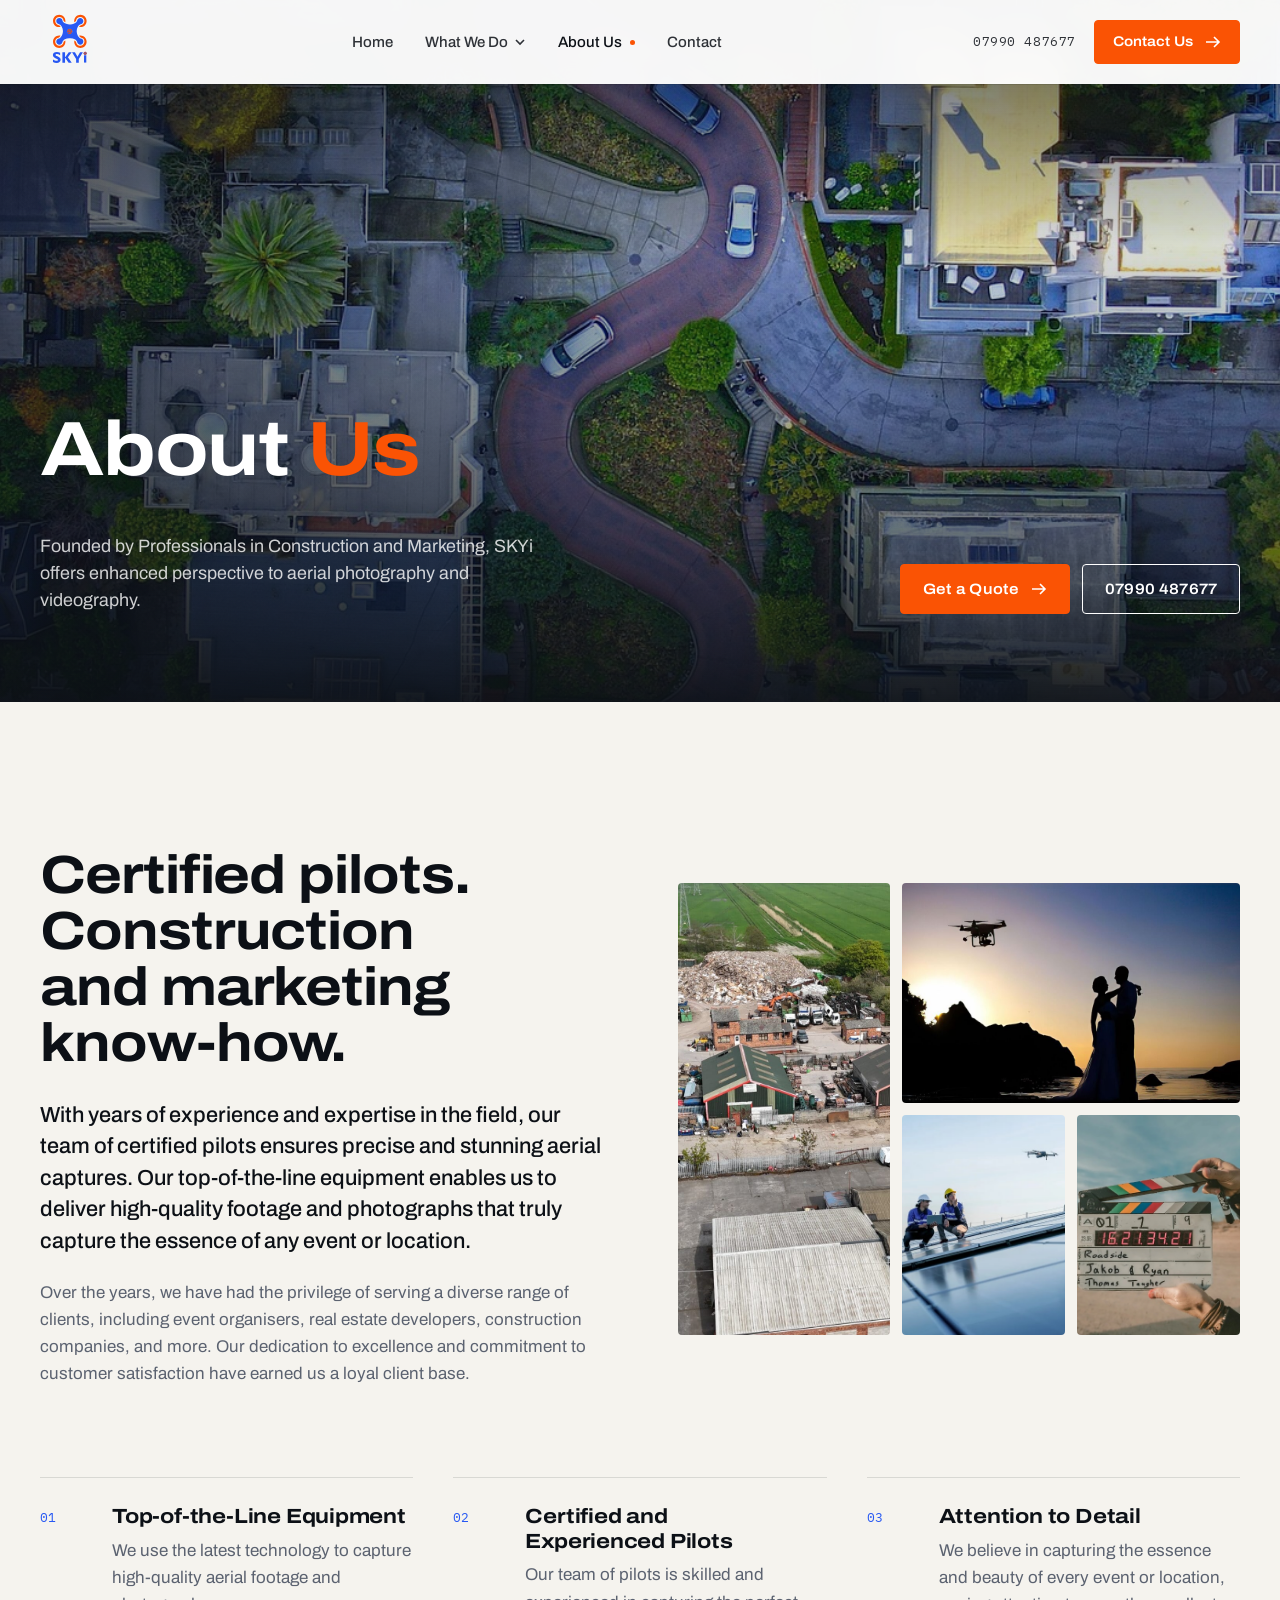
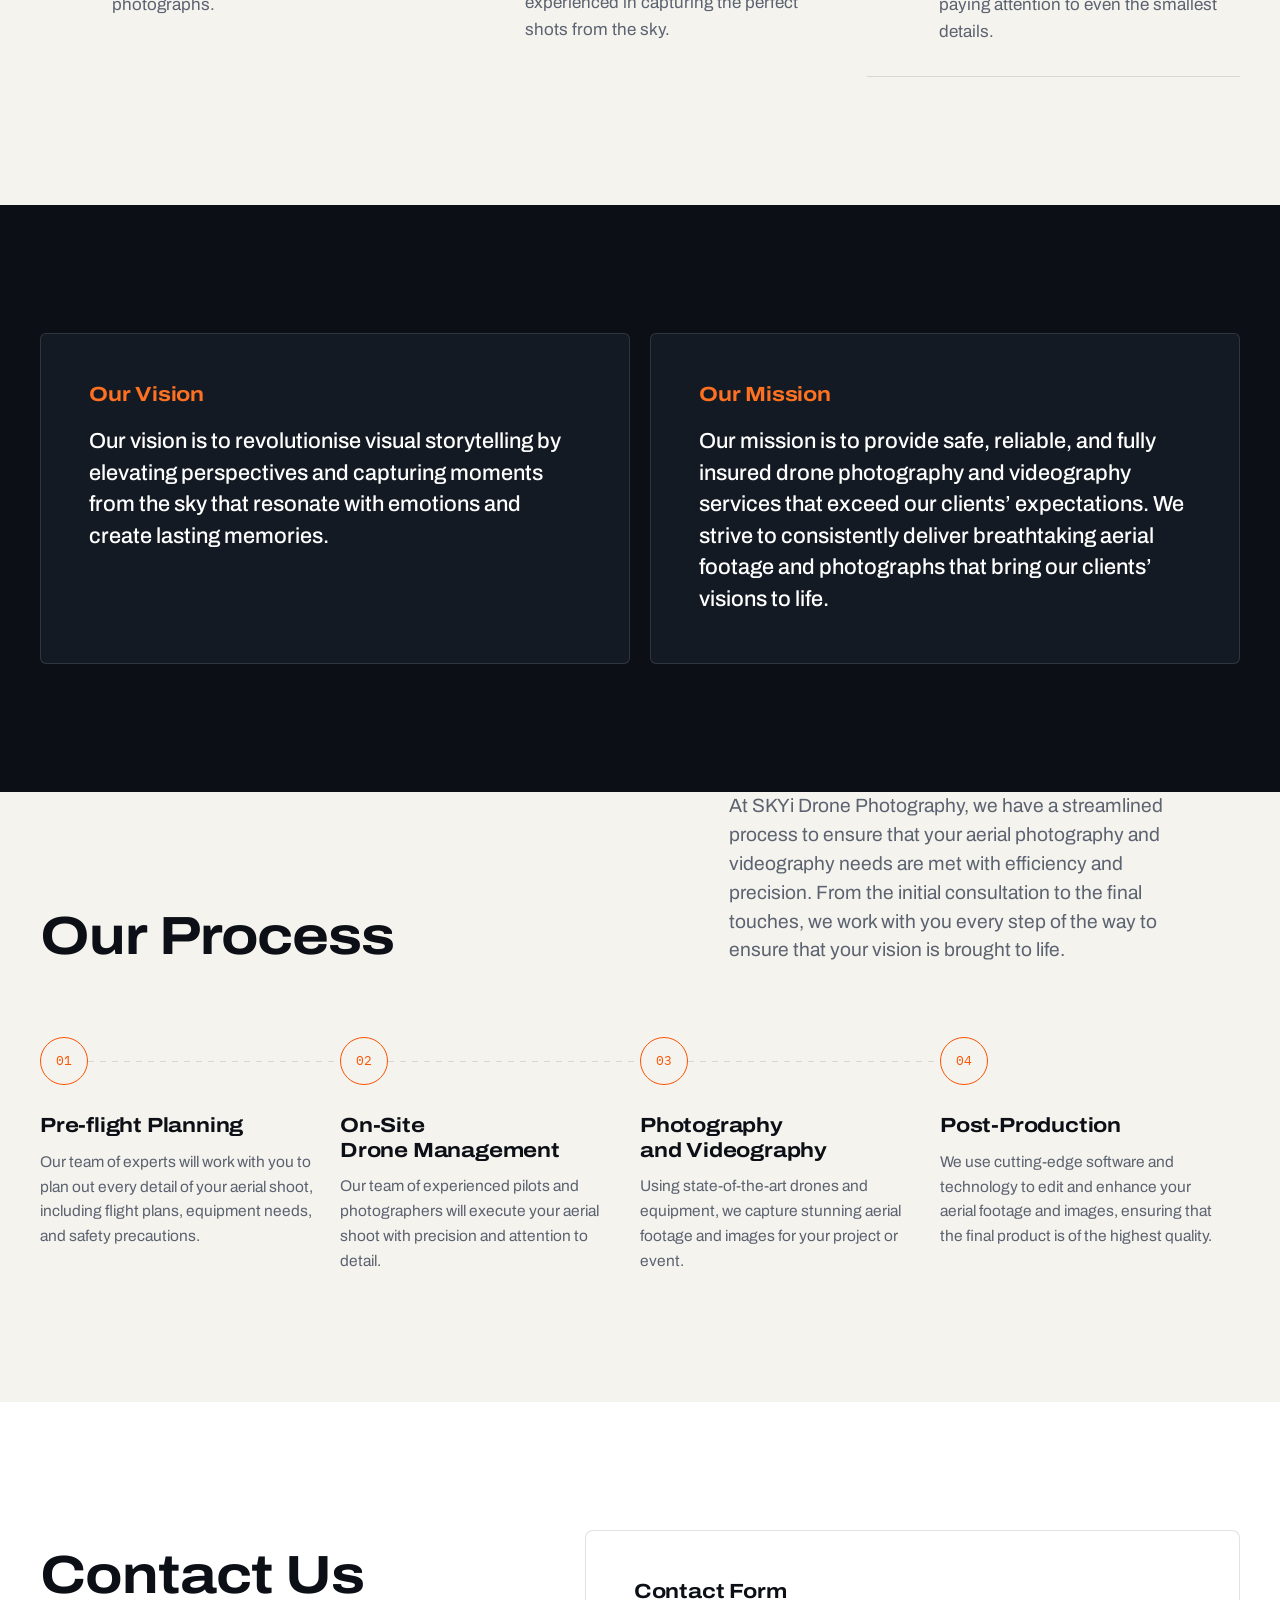
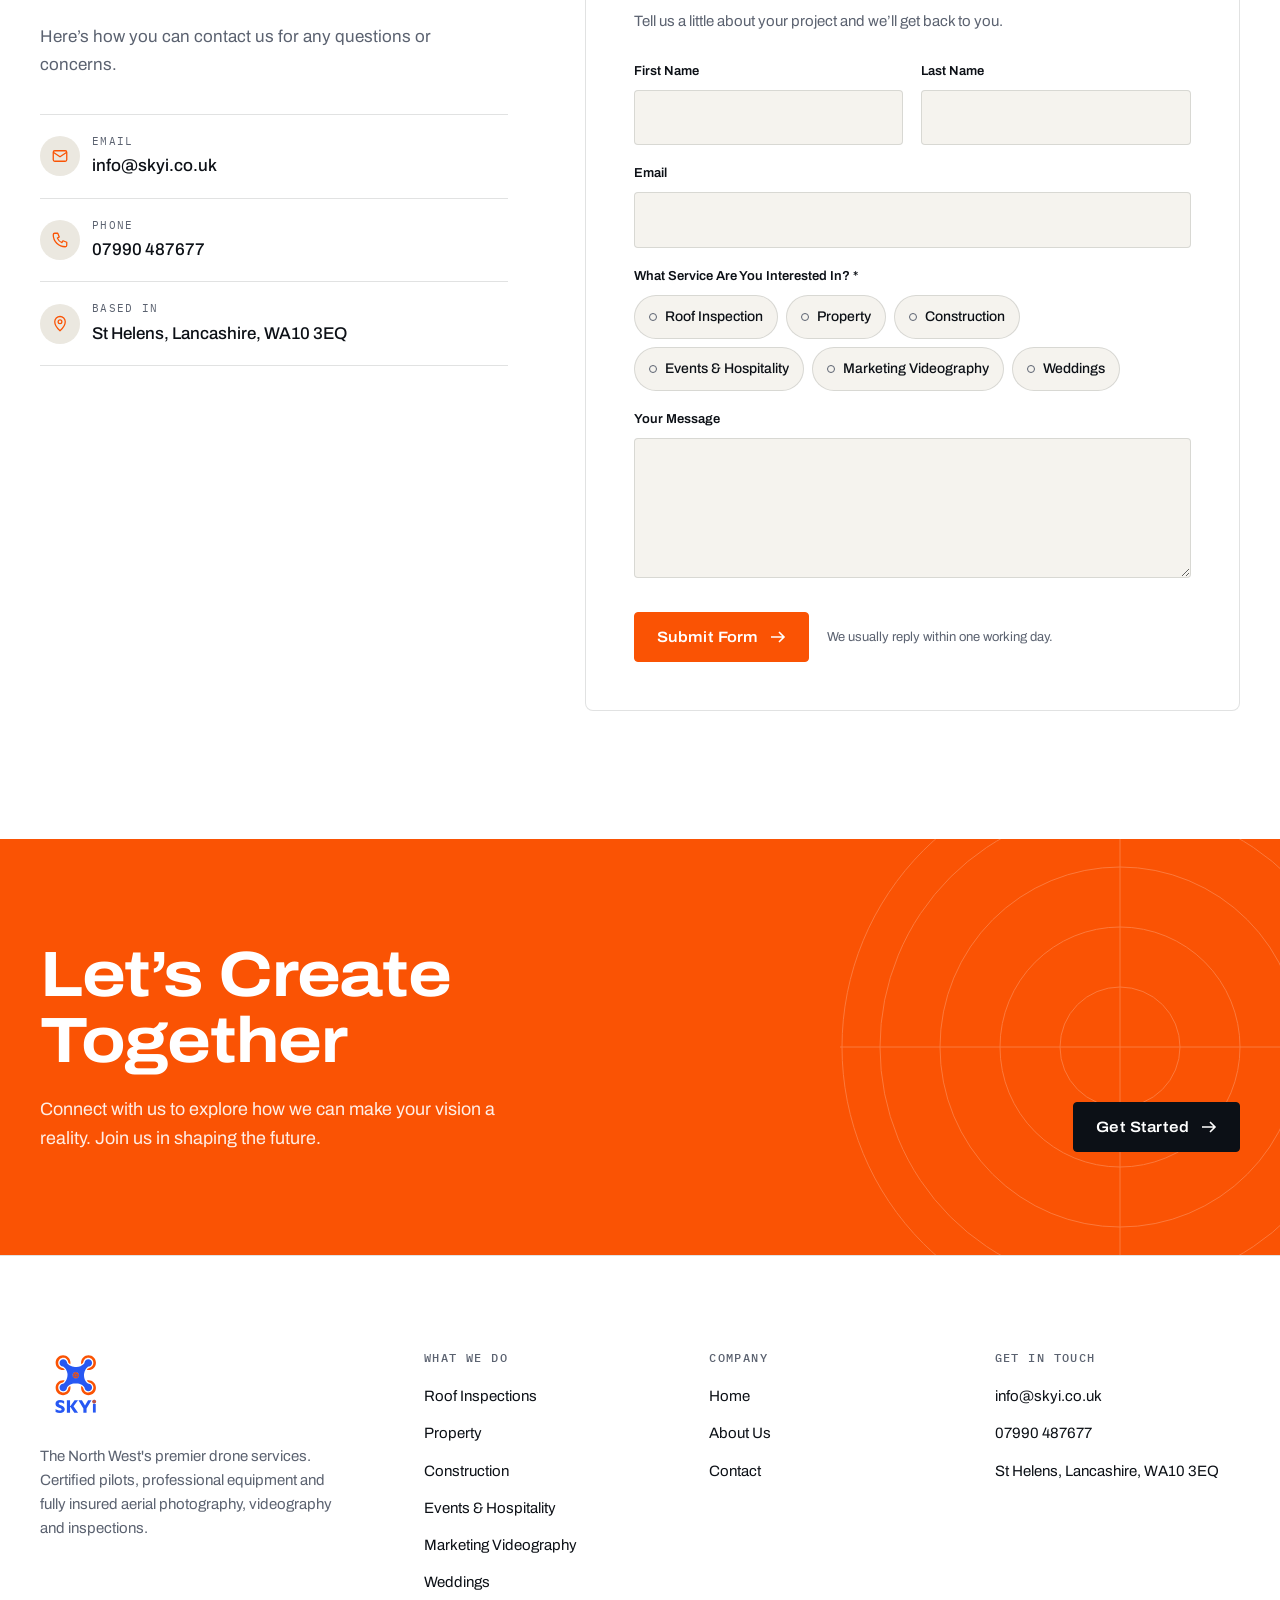
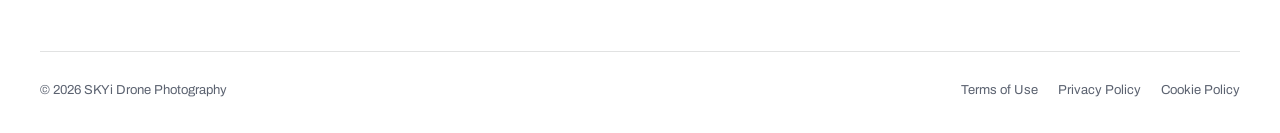
==== about-us-drone-photography/index.html @ 140fb40c "Add SKYi website redesign Static redesign of skyi.co.uk keeping the same pages, URLs and content.  C" ====
<!doctype html>
<html lang="en-GB">
<head>
<meta charset="utf-8">
<meta name="viewport" content="width=device-width, initial-scale=1">
<title>SKYi: Expert Drone Photography and Videography Services</title>
<meta name="description" content="Unleash the power of visual storytelling with SKYi&#x27;s state-of-the-art drone photography and videography. Our certified pilots and high-quality equipment deliver breathtaking aerial captures.">
<meta name="theme-color" content="#0c1016">
<link rel="icon" href="../assets/logo.svg" type="image/svg+xml">
<link rel="preconnect" href="https://fonts.googleapis.com">
<link rel="preconnect" href="https://fonts.gstatic.com" crossorigin>
<link href="https://fonts.googleapis.com/css2?family=Archivo:wdth,wght@62..125,100..900&family=IBM+Plex+Mono:wght@400;500&display=swap" rel="stylesheet">
<link rel="stylesheet" href="../assets/site.css">
</head>
<body>
<a class="skip" href="#main">Skip to content</a>
<header class="site-header">
  <div class="wrap bar">
    <a class="brand" href="../" aria-label="SKYi Drone Photography — home">
      <img src="../assets/logo.svg" alt="SKYi" width="60" height="60">
    </a>
    <nav class="nav" aria-label="Main">
      <a href="../">Home</a>
      <div class="drop">
        <button type="button" aria-expanded="false" aria-haspopup="true">What We Do <svg viewBox="0 0 12 12" fill="none" aria-hidden="true"><path d="m2 4 4 4 4-4" stroke="currentColor" stroke-width="1.6"/></svg></button>
        <div class="drop-panel"><a href="../roof-inspections/"><span class="n">01</span><strong>Roof Inspections</strong><small>Safe, fast aerial roof assessments with full reporting.</small></a><a href="../property-drone-services/"><span class="n">02</span><strong>Property</strong><small>Inspections, aerial photography and walkthrough video.</small></a><a href="../drone-construction-survey/"><span class="n">03</span><strong>Construction</strong><small>Surveys, mapping and progress monitoring on site.</small></a><a href="../events-hospitality/"><span class="n">04</span><strong>Events &amp; Hospitality</strong><small>Aerial event coverage and venue showcases.</small></a><a href="../drone-filming-videography-north-west/"><span class="n">05</span><strong>Marketing Videography</strong><small>Brand films and aerial content that sells.</small></a><a href="../weddings/"><span class="n">06</span><strong>Weddings</strong><small>Cinematic aerial films of your special day.</small></a></div>
      </div>
      <a href="../about-us-drone-photography/" aria-current="page">About Us</a>
      <a href="../aerial-drone-photgraphy-north-west/">Contact</a>
      <div class="mobile-cta">
        <a class="btn" href="../aerial-drone-photgraphy-north-west/">Get a Quote <svg viewBox="0 0 16 16" fill="none" aria-hidden="true"><path d="M1 8h13M9 3l5 5-5 5" stroke="currentColor" stroke-width="1.6"/></svg></a>
        <a class="btn ghost" href="tel:+447990487677">Call 07990 487677</a>
      </div>
    </nav>
    <div class="header-cta">
      <a class="phone" href="tel:+447990487677">07990 487677</a>
      <a class="btn" href="../aerial-drone-photgraphy-north-west/">Contact Us <svg viewBox="0 0 16 16" fill="none" aria-hidden="true"><path d="M1 8h13M9 3l5 5-5 5" stroke="currentColor" stroke-width="1.6"/></svg></a>
      <button class="menu-toggle" type="button" aria-label="Menu" aria-expanded="false"><span></span></button>
    </div>
  </div>
</header>
<main id="main">

<section class="hero short">
  <div class="hero-media"><img src="../assets/img/about-1.jpg" alt="" fetchpriority="high"></div>
  <div class="wrap hero-inner">
    <h1>About <em>Us</em></h1>
    <div class="hero-foot">
      <p>Founded by Professionals in Construction and Marketing, SKYi offers enhanced perspective to aerial photography and videography.</p>
      <div class="hero-actions">
        <a class="btn" href="#contact">Get a Quote <svg viewBox="0 0 16 16" fill="none" aria-hidden="true"><path d="M1 8h13M9 3l5 5-5 5" stroke="currentColor" stroke-width="1.6"/></svg></a>
        <a class="btn ghost" href="tel:+447990487677">07990 487677</a>
      </div>
    </div>
  </div>
</section>

<section class="section">
  <div class="wrap split">
    <div class="body reveal">
      <h2>Certified pilots. Construction and marketing know-how.</h2>
      <p class="big">With years of experience and expertise in the field, our team of certified pilots ensures precise and stunning aerial captures. Our top-of-the-line equipment enables us to deliver high-quality footage and photographs that truly capture the essence of any event or location.</p>
      <p>Over the years, we have had the privilege of serving a diverse range of clients, including event organisers, real estate developers, construction companies, and more. Our dedication to excellence and commitment to customer satisfaction have earned us a loyal client base.</p>
    </div>
    <div class="mosaic reveal">
      <img src="../assets/img/hero-waste-site.jpg" alt="Aerial view of an industrial site" loading="lazy">
      <img src="../assets/img/about-3.jpg" alt="" loading="lazy">
      <img src="../assets/img/about-2.jpg" alt="" loading="lazy">
      <img src="../assets/img/about-4.jpg" alt="" loading="lazy">
    </div>
  </div>
  <div class="wrap" style="margin-top:clamp(56px,7vw,96px)">
    <ul class="features reveal" style="display:grid;grid-template-columns:repeat(auto-fit,minmax(min(100%,300px),1fr));column-gap:40px">
      <li><span><h3>Top-of-the-Line Equipment</h3><p>We use the latest technology to capture high-quality aerial footage and photographs.</p></span></li>
      <li><span><h3>Certified and Experienced Pilots</h3><p>Our team of pilots is skilled and experienced in capturing the perfect shots from the sky.</p></span></li>
      <li><span><h3>Attention to Detail</h3><p>We believe in capturing the essence and beauty of every event or location, paying attention to even the smallest details.</p></span></li>
    </ul>
  </div>
</section>

<section class="section dark">
  <div class="wrap">
    <div class="vm">
      <div class="reveal"><h3>Our Vision</h3><p>Our vision is to revolutionise visual storytelling by elevating perspectives and capturing moments from the sky that resonate with emotions and create lasting memories.</p></div>
      <div class="reveal"><h3>Our Mission</h3><p>Our mission is to provide safe, reliable, and fully insured drone photography and videography services that exceed our clients’ expectations. We strive to consistently deliver breathtaking aerial footage and photographs that bring our clients’ visions to life.</p></div>
    </div>
  </div>
</section>

<section class="section">
  <div class="wrap">
    <div class="head reveal">
      <div><h2>Our Process</h2></div>
      <p class="lede">At SKYi Drone Photography, we have a streamlined process to ensure that your aerial photography and videography needs are met with efficiency and precision. From the initial consultation to the final touches, we work with you every step of the way to ensure that your vision is brought to life.</p>
    </div>
    <ol class="process reveal">
      <li><h3>Pre-flight Planning</h3><p>Our team of experts will work with you to plan out every detail of your aerial shoot, including flight plans, equipment needs, and safety precautions.</p></li>
      <li><h3>On-Site Drone Management</h3><p>Our team of experienced pilots and photographers will execute your aerial shoot with precision and attention to detail.</p></li>
      <li><h3>Photography and Videography</h3><p>Using state-of-the-art drones and equipment, we capture stunning aerial footage and images for your project or event.</p></li>
      <li><h3>Post-Production</h3><p>We use cutting-edge software and technology to edit and enhance your aerial footage and images, ensuring that the final product is of the highest quality.</p></li>
    </ol>
  </div>
</section>

<section class="section white" id="contact">
  <div class="wrap contact">
    <div class="info reveal">
      <h2>Contact Us</h2>
      <p>Here’s how you can contact us for any questions or concerns.</p>
      <ul class="details">
        <li><a href="mailto:info@skyi.co.uk"><span class="ic"><svg viewBox="0 0 24 24" fill="none" aria-hidden="true"><rect x="3" y="5" width="18" height="14" rx="2" stroke="currentColor" stroke-width="1.7"/><path d="m3 7 9 6 9-6" stroke="currentColor" stroke-width="1.7"/></svg></span><span><small>Email</small>info@skyi.co.uk</span></a></li>
        <li><a href="tel:+447990487677"><span class="ic"><svg viewBox="0 0 24 24" fill="none" aria-hidden="true"><path d="M5 3h4l2 5-2.5 1.5a11 11 0 0 0 6 6L16 13l5 2v4a2 2 0 0 1-2 2A16 16 0 0 1 3 5a2 2 0 0 1 2-2" stroke="currentColor" stroke-width="1.7" stroke-linejoin="round"/></svg></span><span><small>Phone</small>07990 487677</span></a></li>
        <li><div><span class="ic"><svg viewBox="0 0 24 24" fill="none" aria-hidden="true"><path d="M12 21s7-6.2 7-12a7 7 0 1 0-14 0c0 5.8 7 12 7 12Z" stroke="currentColor" stroke-width="1.7"/><circle cx="12" cy="9" r="2.5" stroke="currentColor" stroke-width="1.7"/></svg></span><span><small>Based in</small>St Helens, Lancashire, WA10 3EQ</span></div></li>
      </ul>
    </div>
    <form class="form reveal" data-contact novalidate>
      <h3>Contact Form</h3>
      <p>Tell us a little about your project and we’ll get back to you.</p>
      <div class="fields">
        <div class="field"><label for="fn">First Name</label><input id="fn" name="first_name" autocomplete="given-name"></div>
        <div class="field"><label for="ln">Last Name</label><input id="ln" name="last_name" autocomplete="family-name"></div>
        <div class="field full"><label for="em">Email</label><input id="em" name="email" type="email" autocomplete="email"></div>
        <fieldset class="field full"><legend>What Service Are You Interested In? *</legend><div class="chips"><label><input type="radio" name="service" value="Roof Inspection" required><span>Roof Inspection</span></label><label><input type="radio" name="service" value="Property" required><span>Property</span></label><label><input type="radio" name="service" value="Construction" required><span>Construction</span></label><label><input type="radio" name="service" value="Events &amp; Hospitality" required><span>Events &amp; Hospitality</span></label><label><input type="radio" name="service" value="Marketing Videography" required><span>Marketing Videography</span></label><label><input type="radio" name="service" value="Weddings" required><span>Weddings</span></label></div></fieldset>
        <div class="field full"><label for="msg">Your Message</label><textarea id="msg" name="message"></textarea></div>
      </div>
      <div class="submit">
        <button class="btn" type="submit">Submit Form <svg viewBox="0 0 16 16" fill="none" aria-hidden="true"><path d="M1 8h13M9 3l5 5-5 5" stroke="currentColor" stroke-width="1.6"/></svg></button>
        <span class="note">We usually reply within one working day.</span>
      </div>
      <div class="form-msg" role="status" aria-live="polite"></div>
    </form>
  </div>
</section>

<section class="cta">
  <svg class="cta-rings" viewBox="0 0 560 560" fill="none" aria-hidden="true"><circle cx="280" cy="280" r="60" stroke="#fff" stroke-width="1"/><circle cx="280" cy="280" r="120" stroke="#fff" stroke-width="1"/><circle cx="280" cy="280" r="180" stroke="#fff" stroke-width="1"/><circle cx="280" cy="280" r="240" stroke="#fff" stroke-width="1"/><circle cx="280" cy="280" r="278" stroke="#fff" stroke-width="1"/><path d="M280 0v560M0 280h560" stroke="#fff" stroke-width="1"/></svg>
  <div class="wrap">
    <div class="reveal">
      <h2>Let’s Create Together</h2>
      <p>Connect with us to explore how we can make your vision a reality. Join us in shaping the future.</p>
    </div>
    <a class="btn reveal" href="../aerial-drone-photgraphy-north-west/">Get Started <svg viewBox="0 0 16 16" fill="none" aria-hidden="true"><path d="M1 8h13M9 3l5 5-5 5" stroke="currentColor" stroke-width="1.6"/></svg></a>
  </div>
</section>
</main>
<footer class="site-footer">
  <div class="wrap">
    <div class="foot-top">
      <div>
        <img src="../assets/logo.svg" alt="SKYi" width="72" height="72">
        <p>The North West's premier drone services. Certified pilots, professional equipment and fully insured aerial photography, videography and inspections.</p>
      </div>
      <div><h4>What we do</h4><ul><li><a href="../roof-inspections/">Roof Inspections</a></li><li><a href="../property-drone-services/">Property</a></li><li><a href="../drone-construction-survey/">Construction</a></li><li><a href="../events-hospitality/">Events &amp; Hospitality</a></li><li><a href="../drone-filming-videography-north-west/">Marketing Videography</a></li><li><a href="../weddings/">Weddings</a></li></ul></div>
      <div><h4>Company</h4><ul>
        <li><a href="../">Home</a></li>
        <li><a href="../about-us-drone-photography/">About Us</a></li>
        <li><a href="../aerial-drone-photgraphy-north-west/">Contact</a></li>
      </ul></div>
      <div><h4>Get in touch</h4><ul>
        <li><a href="mailto:info@skyi.co.uk">info@skyi.co.uk</a></li>
        <li><a href="tel:+447990487677">07990 487677</a></li>
        <li><a href="../aerial-drone-photgraphy-north-west/">St Helens, Lancashire, WA10 3EQ</a></li>
      </ul></div>
    </div>
    <div class="foot-bottom">
      <span>&copy; 2026 SKYi Drone Photography</span>
      <nav aria-label="Legal">
        <a href="../terms-of-use/">Terms of Use</a>
        <a href="../privacy-policy/">Privacy Policy</a>
        <a href="../cookie-privacy-policy/">Cookie Policy</a>
      </nav>
    </div>
  </div>
</footer>
<script src="../assets/site.js"></script>
</body>
</html>
---- assets/site.css ----
/* ==========================================================
   SKYi — site styles
   Palette from the SKYi logo: signal orange + sky blue,
   set on deep "night-flight" ink and warm paper.
   ========================================================== */

:root {
  --ink: #0c1016;
  --ink-2: #141a23;
  --ink-3: #1d2530;
  --paper: #f5f3ee;
  --paper-2: #ebe8e0;
  --white: #ffffff;
  --text: #0c1016;
  --muted: #5b6270;
  --muted-on-dark: #9aa3b2;
  --line: rgba(12, 16, 22, 0.12);
  --line-on-dark: rgba(255, 255, 255, 0.12);
  --orange: #fa5304;
  --orange-soft: #fd7121;
  --blue: #2758f3;
  --num: #2758f3;

  --font: "Archivo", system-ui, -apple-system, "Segoe UI", sans-serif;
  --mono: "IBM Plex Mono", ui-monospace, "SF Mono", Menlo, monospace;

  --wrap: 1240px;
  --gutter: clamp(16px, 4vw, 40px);
  --radius: 4px;
  --section: clamp(72px, 10vw, 136px);
  --ease: cubic-bezier(.2, .7, .2, 1);
}

*,
*::before,
*::after { box-sizing: border-box; }

html { -webkit-text-size-adjust: 100%; scroll-behavior: smooth; overflow-x: clip; }

body {
  margin: 0;
  background: var(--paper);
  color: var(--text);
  font-family: var(--font);
  font-size: 17px;
  line-height: 1.6;
  font-stretch: 100%;
  -webkit-font-smoothing: antialiased;
}

img { max-width: 100%; display: block; }
a { color: inherit; }
p { margin: 0 0 1em; }
p:last-child { margin-bottom: 0; }

h1, h2, h3, h4 {
  margin: 0;
  font-weight: 700;
  font-stretch: 115%;
  line-height: 1.04;
  letter-spacing: -0.02em;
  text-wrap: balance;
}

h1 { font-size: clamp(2.6rem, 6.4vw, 5.6rem); }
h2 { font-size: clamp(2rem, 4.2vw, 3.4rem); }
h3 { font-size: clamp(1.2rem, 1.6vw, 1.4rem); line-height: 1.2; letter-spacing: -0.01em; }

:focus-visible { outline: 2px solid var(--orange); outline-offset: 3px; }

.skip {
  position: absolute; left: 16px; top: -60px; z-index: 100;
  background: var(--orange); color: var(--white); padding: 10px 16px;
  text-decoration: none; font-weight: 600;
}
.skip:focus { top: 16px; }

.wrap {
  width: 100%;
  max-width: calc(var(--wrap) + var(--gutter) * 2);
  margin: 0 auto;
  padding: 0 var(--gutter);
}

/* ---------- small type ---------- */

.label {
  font-family: var(--mono);
  font-size: 12px;
  font-weight: 500;
  letter-spacing: 0.12em;
  text-transform: uppercase;
  display: inline-flex;
  align-items: center;
  gap: 10px;
  color: var(--muted);
}
.label::before {
  content: "";
  width: 18px; height: 2px;
  background: var(--orange);
}
.dark .label, .label.on-dark { color: var(--muted-on-dark); }

.lede { font-size: clamp(1.1rem, 1.5vw, 1.3rem); line-height: 1.5; color: var(--muted); max-width: 40ch; }
.dark .lede { color: var(--muted-on-dark); }

.accent { color: var(--orange); }

/* ---------- buttons ---------- */

.btn {
  --bg: var(--orange);
  --fg: var(--white);
  display: inline-flex;
  align-items: center;
  gap: 12px;
  padding: 16px 22px;
  border: 1px solid var(--bg);
  border-radius: var(--radius);
  background: var(--bg);
  color: var(--fg);
  font: 600 15px/1 var(--font);
  font-stretch: 110%;
  letter-spacing: 0.01em;
  text-decoration: none;
  cursor: pointer;
  transition: background .25s var(--ease), color .25s var(--ease), border-color .25s var(--ease), transform .25s var(--ease);
  white-space: nowrap;
}
.btn svg { width: 16px; height: 16px; transition: transform .3s var(--ease); }
.btn:hover { --bg: #e04a03; }
.btn:hover svg { transform: translateX(3px); }

.btn.ghost { --bg: transparent; --fg: currentColor; border-color: currentColor; }
.btn.ghost:hover { --bg: var(--ink); --fg: var(--white); border-color: var(--ink); }
.dark .btn.ghost:hover, .hero .btn.ghost:hover { --bg: var(--white); --fg: var(--ink); border-color: var(--white); }

.text-link {
  display: inline-flex; align-items: center; gap: 8px;
  font-weight: 600; text-decoration: none;
  border-bottom: 1px solid currentColor; padding-bottom: 2px;
}
.text-link svg { width: 14px; height: 14px; transition: transform .3s var(--ease); }
.text-link:hover svg { transform: translateX(3px); }

/* ==========================================================
   Header
   ========================================================== */

.site-header {
  position: fixed;
  inset: 0 0 auto 0;
  z-index: 50;
  color: var(--ink);
  background: rgba(255, 255, 255, 0.96);
  backdrop-filter: blur(12px);
  -webkit-backdrop-filter: blur(12px);
  box-shadow: 0 1px 0 var(--line);
  transition: background .3s var(--ease), color .3s var(--ease), box-shadow .3s var(--ease);
}
.site-header .bar {
  display: flex;
  align-items: center;
  justify-content: space-between;
  height: 84px;
  gap: 24px;
  transition: height .3s var(--ease);
}
.site-header.scrolled,
.site-header.solid {
  box-shadow: 0 1px 0 var(--line), 0 8px 24px rgba(12,16,22,.06);
}
.site-header.scrolled .bar { height: 68px; }

.brand { display: flex; align-items: center; gap: 12px; text-decoration: none; }
.brand img { height: 60px; width: auto; transition: height .3s var(--ease); }
.site-header.scrolled .brand img { height: 48px; }

.nav { display: flex; align-items: center; gap: 4px; }
.nav > a,
.nav .drop > button {
  appearance: none;
  background: none;
  border: 0;
  color: inherit;
  font: 500 15px/1 var(--font);
  text-decoration: none;
  padding: 12px 14px;
  border-radius: var(--radius);
  cursor: pointer;
  display: inline-flex;
  align-items: center;
  gap: 6px;
  opacity: .85;
  transition: opacity .2s, background .2s;
}
.nav > a:hover,
.nav .drop > button:hover,
.nav .drop.open > button { opacity: 1; background: var(--paper); }
.nav > a[aria-current="page"],
.nav .drop.current > button { opacity: 1; }
.nav > a[aria-current="page"]::after,
.nav .drop.current > button::after {
  content: ""; width: 5px; height: 5px; border-radius: 50%; background: var(--orange); margin-left: 2px;
}
.nav .drop > button svg { width: 12px; height: 12px; transition: transform .25s var(--ease); }
.nav .drop.open > button svg { transform: rotate(180deg); }

.drop { position: relative; }
.drop-panel {
  position: absolute;
  top: calc(100% + 10px);
  left: 50%;
  width: 560px;
  transform: translate(-50%, 6px);
  background: var(--white);
  color: var(--ink);
  border-radius: 8px;
  box-shadow: 0 24px 60px rgba(0,0,0,.28);
  padding: 10px;
  display: grid;
  grid-template-columns: 1fr 1fr;
  gap: 2px;
  opacity: 0;
  visibility: hidden;
  transition: opacity .2s var(--ease), transform .25s var(--ease), visibility .2s;
}
.drop.open .drop-panel { opacity: 1; visibility: visible; transform: translate(-50%, 0); }
.drop-panel a {
  display: grid;
  grid-template-columns: auto 1fr;
  gap: 2px 12px;
  padding: 14px;
  border-radius: 6px;
  text-decoration: none;
}
.drop-panel a:hover { background: var(--paper); }
.drop-panel .n { grid-row: span 2; font-family: var(--mono); font-size: 12px; color: var(--num); padding-top: 3px; }
.drop-panel strong { font-weight: 600; font-size: 15px; }
.drop-panel small { color: var(--muted); font-size: 13px; line-height: 1.4; }

.header-cta { display: flex; align-items: center; gap: 18px; }
.header-cta .phone {
  font-family: var(--mono); font-size: 13px; text-decoration: none; letter-spacing: .04em;
  opacity: .85;
}
.header-cta .phone:hover { opacity: 1; }
.header-cta .btn { padding: 13px 18px; font-size: 14px; }

.menu-toggle {
  display: none;
  appearance: none; background: none; border: 1px solid var(--line); color: inherit;
  width: 46px; height: 46px; border-radius: var(--radius); cursor: pointer;
  align-items: center; justify-content: center;
}
.menu-toggle span, .menu-toggle span::before, .menu-toggle span::after {
  display: block; width: 18px; height: 2px; background: currentColor; position: relative;
  transition: transform .3s var(--ease), background .2s;
}
.menu-toggle span::before, .menu-toggle span::after { content: ""; position: absolute; left: 0; }
.menu-toggle span::before { top: -6px; }
.menu-toggle span::after { top: 6px; }
.menu-open .menu-toggle span { background: transparent; }
.menu-open .menu-toggle span::before { transform: translateY(6px) rotate(45deg); }
.menu-open .menu-toggle span::after { transform: translateY(-6px) rotate(-45deg); }

@media (max-width: 1080px) {
  .header-cta .phone { display: none; }
}

@media (max-width: 920px) {
  .menu-toggle { display: inline-flex; }
  .header-cta .btn { display: none; }
  .nav {
    position: fixed;
    inset: 68px 0 0 0;
    background: var(--white);
    flex-direction: column;
    align-items: stretch;
    padding: 24px var(--gutter) 40px;
    gap: 0;
    overflow-y: auto;
    opacity: 0;
    visibility: hidden;
    transform: translateY(-8px);
    transition: opacity .25s var(--ease), transform .3s var(--ease), visibility .25s;
  }
  .menu-open .nav { opacity: 1; visibility: visible; transform: none; }
  .menu-open .site-header { background: var(--white); }
  .menu-open .site-header .bar { height: 68px; }
  .nav > a, .nav .drop > button {
    font-size: 22px; font-stretch: 112%; font-weight: 600;
    padding: 18px 0; border-radius: 0; width: 100%; justify-content: space-between;
    border-bottom: 1px solid var(--line); opacity: 1;
  }
  .nav > a:hover, .nav .drop > button:hover, .nav .drop.open > button { background: none; }
  .drop-panel {
    position: static; width: auto; transform: none; box-shadow: none;
    background: transparent; color: var(--ink); grid-template-columns: 1fr;
    padding: 0; display: none; opacity: 1; visibility: visible;
  }
  .drop.open .drop-panel { display: grid; transform: none; }
  .drop-panel a { padding: 14px 0 14px 4px; }
  .drop-panel a:hover { background: none; }
  .drop-panel small { color: var(--muted); }
  .nav .mobile-only { display: flex; }
  .nav .mobile-cta { margin-top: 28px; display: flex; flex-direction: column; gap: 12px; }
  .nav .mobile-cta .btn { justify-content: center; }
  .menu-open { overflow: hidden; }
}
@media (min-width: 921px) {
  .nav .mobile-cta { display: none; }
}

/* ==========================================================
   Hero
   ========================================================== */

.hero {
  position: relative;
  background: var(--ink);
  color: var(--white);
  min-height: min(92vh, 900px);
  display: flex;
  align-items: flex-end;
  padding: 160px 0 clamp(48px, 7vw, 88px);
  overflow: hidden;
  isolation: isolate;
}
.hero.short { min-height: min(78vh, 760px); }
.hero-media {
  position: absolute; inset: 0; z-index: -2;
}
.hero-media img {
  width: 100%; height: 100%; object-fit: cover;
  transform: scale(1.06);
  animation: settle 2.4s var(--ease) forwards;
}
@keyframes settle { to { transform: scale(1); } }
.hero::before {
  content: ""; position: absolute; inset: 0; z-index: -1;
  background:
    linear-gradient(180deg, rgba(12,16,22,.72) 0%, rgba(12,16,22,.15) 35%, rgba(12,16,22,.35) 60%, rgba(12,16,22,.94) 100%),
    linear-gradient(90deg, rgba(12,16,22,.6) 0%, rgba(12,16,22,0) 65%);
}

.hero-inner { position: relative; width: 100%; }
.hero h1 { max-width: 17ch; font-size: clamp(2.6rem, 6vw, 5.4rem); }
.hero h1 em { font-style: normal; color: var(--orange); }
.hero-foot {
  display: grid;
  grid-template-columns: minmax(0, 1fr) auto;
  gap: 32px 48px;
  align-items: end;
  margin-top: clamp(28px, 4vw, 44px);
}
.hero-foot p { color: rgba(255,255,255,.8); font-size: clamp(1.05rem, 1.4vw, 1.25rem); line-height: 1.5; max-width: 52ch; margin: 0; }
.hero-actions { display: flex; gap: 12px; flex-wrap: wrap; }

@media (max-width: 760px) {
  .hero { padding-top: 130px; min-height: 88vh; }
  .hero-foot { grid-template-columns: 1fr; }
}

/* stat strip below hero */
.strip {
  background: var(--ink);
  color: var(--white);
  border-top: 1px solid var(--line-on-dark);
}
.strip ul {
  list-style: none; margin: 0; padding: 0;
  display: grid; grid-template-columns: repeat(4, 1fr);
}
.strip li {
  padding: 24px 24px 26px 0;
  display: flex; gap: 14px; align-items: baseline;
  font-size: 15px; color: rgba(255,255,255,.85);
}
.strip li + li { padding-left: 24px; border-left: 1px solid var(--line-on-dark); }
.strip li b { font-family: var(--mono); font-weight: 500; color: var(--orange); font-size: 12px; letter-spacing: .1em; }
@media (max-width: 860px) {
  .strip ul { grid-template-columns: 1fr 1fr; }
  .strip li:nth-child(3) { padding-left: 0; border-left: 0; }
  .strip li:nth-child(n+3) { border-top: 1px solid var(--line-on-dark); }
}
@media (max-width: 460px) {
  .strip ul { grid-template-columns: 1fr; }
  .strip li { padding: 16px 0 !important; border-left: 0 !important; }
  .strip li + li { border-top: 1px solid var(--line-on-dark); }
}

/* ==========================================================
   Sections
   ========================================================== */

.section { padding: var(--section) 0; }
.section.tight { padding: calc(var(--section) * .6) 0; }
.section.dark { background: var(--ink); color: var(--white); --num: #7d9bff; }
.section.white { background: var(--white); }
.section + .section:not(.dark):not(.white) { padding-top: 0; }

.head {
  display: grid;
  grid-template-columns: minmax(0, 1.1fr) minmax(0, .9fr);
  gap: 24px 64px;
  align-items: end;
  margin-bottom: clamp(40px, 6vw, 72px);
}
.head .lede { justify-self: start; }
.head.stack { grid-template-columns: 1fr; }
@media (max-width: 860px) { .head { grid-template-columns: 1fr; } }

/* intro: split text + image */
.split {
  display: grid;
  grid-template-columns: minmax(0, 1fr) minmax(0, 1fr);
  gap: clamp(40px, 6vw, 96px);
  align-items: center;
}
.split.rev > :first-child { order: 2; }
.split .body p { color: var(--muted); font-size: 1.06rem; }
.dark .split .body p { color: var(--muted-on-dark); }
.split .body h2 { margin: 18px 0 28px; }
.split .body .big { color: var(--text); font-size: clamp(1.2rem, 1.7vw, 1.45rem); line-height: 1.45; font-weight: 500; }
.dark .split .body .big { color: var(--white); }
@media (max-width: 860px) {
  .split { grid-template-columns: 1fr; }
  .split.rev > :first-child { order: 0; }
}

/* framed image with viewfinder corners */
.frame { position: relative; }
.frame img { width: 100%; height: 100%; object-fit: cover; border-radius: var(--radius); }
.frame::before, .frame::after {
  content: ""; position: absolute; width: 28px; height: 28px; border: 0 solid var(--orange); z-index: 1;
}
.frame::before { top: -10px; left: -10px; border-top-width: 2px; border-left-width: 2px; }
.frame::after { bottom: -10px; right: -10px; border-bottom-width: 2px; border-right-width: 2px; }
.frame figcaption {
  position: absolute; left: 16px; bottom: 16px;
  font-family: var(--mono); font-size: 11px; letter-spacing: .12em; text-transform: uppercase;
  color: var(--white); background: rgba(12,16,22,.7); padding: 6px 10px; border-radius: 2px;
  backdrop-filter: blur(6px);
}
.ratio-43 { aspect-ratio: 4 / 3; }
.ratio-45 { aspect-ratio: 4 / 5; }
.ratio-169 { aspect-ratio: 16 / 9; }

/* feature list: numbered rows */
.features { list-style: none; margin: 0; padding: 0; counter-reset: f; }
.features li {
  counter-increment: f;
  display: grid;
  grid-template-columns: 56px minmax(0, 1fr);
  gap: 4px 16px;
  padding: 26px 0;
  border-top: 1px solid var(--line);
}
.dark .features li { border-color: var(--line-on-dark); }
.features li:last-child { border-bottom: 1px solid var(--line); }
.dark .features li:last-child { border-color: var(--line-on-dark); }
.features li::before {
  content: counter(f, decimal-leading-zero);
  font-family: var(--mono); font-size: 13px; color: var(--num); padding-top: 4px; grid-row: span 2;
}
.features h3 { margin-bottom: 8px; }
.features p { color: var(--muted); margin: 0; }
.dark .features p { color: var(--muted-on-dark); }

/* expertise: sticky image + numbered blocks */
.expertise {
  display: grid;
  grid-template-columns: minmax(0, 5fr) minmax(0, 7fr);
  gap: clamp(40px, 6vw, 96px);
  align-items: start;
}
.expertise .sticky { position: sticky; top: 100px; }
.expertise .sticky h2 { margin: 18px 0 24px; }
.expertise .sticky .frame { margin-top: 36px; }
.expertise .blocks { display: grid; gap: 0; }
.block {
  display: grid;
  grid-template-columns: 64px minmax(0, 1fr);
  gap: 0 20px;
  padding: 36px 0;
  border-top: 1px solid var(--line);
}
.block:last-child { border-bottom: 1px solid var(--line); }
.block .n {
  font-family: var(--mono); font-size: 13px; color: var(--num); padding-top: 6px;
}
.block h3 { font-size: clamp(1.35rem, 2vw, 1.75rem); margin-bottom: 14px; }
.block p { color: var(--muted); }
.block p:first-of-type { color: var(--text); font-weight: 500; }
@media (max-width: 860px) {
  .expertise { grid-template-columns: 1fr; }
  .expertise .sticky { position: static; }
  .block { grid-template-columns: 44px minmax(0, 1fr); }
}

/* service cards (what we do) */
.cards {
  display: grid;
  grid-template-columns: repeat(auto-fill, minmax(min(100%, 340px), 1fr));
  gap: 20px;
}
.card {
  background: var(--white);
  border-radius: 6px;
  overflow: hidden;
  display: flex;
  flex-direction: column;
  border: 1px solid var(--line);
}
.dark .card { background: var(--ink-2); border-color: var(--line-on-dark); }
.card .img { aspect-ratio: 3 / 2; overflow: hidden; position: relative; }
.card .img img { width: 100%; height: 100%; object-fit: cover; transition: transform .8s var(--ease); }
.card:hover .img img { transform: scale(1.04); }
.card .img span {
  position: absolute; top: 14px; left: 14px;
  font-family: var(--mono); font-size: 11px; letter-spacing: .12em; color: var(--white);
  background: rgba(12,16,22,.65); padding: 5px 8px; border-radius: 2px; backdrop-filter: blur(6px);
}
.card .txt { padding: 26px 26px 30px; }
.card h3 { margin-bottom: 12px; }
.card p { color: var(--muted); font-size: 15.5px; }
.dark .card p { color: var(--muted-on-dark); }
.card p:first-of-type { color: var(--text); font-weight: 500; }
.dark .card p:first-of-type { color: var(--white); }

/* benefits grid (dark) */
.benefits {
  display: grid;
  grid-template-columns: repeat(4, minmax(0, 1fr));
  border-top: 1px solid var(--line-on-dark);
}
.benefit {
  padding: 32px 28px 8px 0;
}
.benefit + .benefit { padding-left: 28px; border-left: 1px solid var(--line-on-dark); }
.benefit .n { font-family: var(--mono); font-size: 12px; color: var(--num); letter-spacing: .1em; display: block; margin-bottom: 40px; }
.benefit h3 { margin-bottom: 14px; }
.benefit p { color: var(--muted-on-dark); font-size: 15.5px; }
@media (max-width: 1000px) {
  .benefits { grid-template-columns: 1fr 1fr; }
  .benefit:nth-child(3) { padding-left: 0; border-left: 0; }
  .benefit:nth-child(n+3) { border-top: 1px solid var(--line-on-dark); margin-top: 24px; }
}
@media (max-width: 600px) {
  .benefits { grid-template-columns: 1fr; }
  .benefit { padding: 28px 0 8px !important; border-left: 0 !important; }
  .benefit + .benefit { border-top: 1px solid var(--line-on-dark); margin-top: 20px; }
  .benefit .n { margin-bottom: 16px; }
}

/* FAQ */
.faq-wrap {
  display: grid;
  grid-template-columns: minmax(0, 4fr) minmax(0, 8fr);
  gap: clamp(32px, 6vw, 96px);
  align-items: start;
}
.faq-wrap .head-col h2 { margin: 18px 0 20px; }
.faq-wrap .head-col p { color: var(--muted); }
.faq { border-top: 1px solid var(--line); }
.faq details { border-bottom: 1px solid var(--line); }
.faq summary {
  list-style: none;
  cursor: pointer;
  display: grid;
  grid-template-columns: 40px minmax(0, 1fr) 28px;
  gap: 12px;
  align-items: start;
  padding: 24px 0;
  font-weight: 600;
  font-size: clamp(1.05rem, 1.4vw, 1.2rem);
  font-stretch: 105%;
  line-height: 1.35;
}
.faq summary::-webkit-details-marker { display: none; }
.faq summary .n { font-family: var(--mono); font-size: 12px; color: var(--num); font-weight: 500; padding-top: 5px; }
.faq summary .pm {
  width: 28px; height: 28px; border: 1px solid var(--line); border-radius: 50%;
  position: relative; transition: transform .3s var(--ease), background .2s, border-color .2s;
}
.faq summary .pm::before, .faq summary .pm::after {
  content: ""; position: absolute; left: 50%; top: 50%; width: 10px; height: 1.5px; background: currentColor;
  transform: translate(-50%, -50%);
}
.faq summary .pm::after { transform: translate(-50%, -50%) rotate(90deg); transition: transform .3s var(--ease); }
.faq details[open] summary .pm { background: var(--orange); border-color: var(--orange); color: var(--white); }
.faq details[open] summary .pm::after { transform: translate(-50%, -50%) rotate(0deg); }
.faq summary:hover .pm { border-color: var(--text); }
.faq .ans { padding: 0 40px 28px 52px; color: var(--muted); max-width: 70ch; }
@media (max-width: 860px) {
  .faq-wrap { grid-template-columns: 1fr; }
  .faq summary { grid-template-columns: 32px minmax(0, 1fr) 28px; }
  .faq .ans { padding: 0 0 24px 44px; }
}

/* ==========================================================
   Home specifics
   ========================================================== */

/* service rail */
.rail-head { display: flex; justify-content: space-between; align-items: end; gap: 24px; margin-bottom: 40px; flex-wrap: wrap; }
.rail-head h2 { max-width: 16ch; margin-top: 18px; }
.rail-ctrl { display: flex; gap: 8px; }
.rail-ctrl button {
  width: 52px; height: 52px; border-radius: 50%; border: 1px solid var(--line); background: transparent;
  cursor: pointer; display: inline-flex; align-items: center; justify-content: center; color: var(--text);
  transition: background .2s, color .2s, border-color .2s;
}
.rail-ctrl button:hover { background: var(--ink); color: var(--white); border-color: var(--ink); }
.rail-ctrl svg { width: 18px; height: 18px; }
.rail {
  display: grid;
  grid-auto-flow: column;
  grid-auto-columns: minmax(280px, 26%);
  gap: 16px;
  overflow-x: auto;
  scroll-snap-type: x mandatory;
  scrollbar-width: none;
  padding-bottom: 4px;
  margin-right: calc(var(--gutter) * -1);
  padding-right: var(--gutter);
}
.rail::-webkit-scrollbar { display: none; }
.tile {
  position: relative;
  aspect-ratio: 3 / 4;
  border-radius: 6px;
  overflow: hidden;
  scroll-snap-align: start;
  color: var(--white);
  text-decoration: none;
  display: flex;
  flex-direction: column;
  justify-content: space-between;
  padding: 22px;
  isolation: isolate;
}
.tile img { position: absolute; inset: 0; width: 100%; height: 100%; object-fit: cover; z-index: -2; transition: transform .9s var(--ease); }
.tile::before { content: ""; position: absolute; inset: 0; z-index: -1; background: linear-gradient(180deg, rgba(12,16,22,.1) 30%, rgba(12,16,22,.88)); transition: background .4s; }
.tile:hover img { transform: scale(1.05); }
.tile .n { font-family: var(--mono); font-size: 12px; letter-spacing: .12em; }
.tile h3 { font-size: 1.6rem; margin-bottom: 8px; }
.tile small { font-family: var(--mono); font-size: 11px; letter-spacing: .12em; text-transform: uppercase; color: rgba(255,255,255,.75); }
.tile .go {
  position: absolute; right: 22px; bottom: 22px; width: 40px; height: 40px; border-radius: 50%;
  background: var(--orange); display: flex; align-items: center; justify-content: center;
  transform: scale(.8); opacity: 0; transition: transform .3s var(--ease), opacity .3s;
}
.tile .go svg { width: 16px; height: 16px; }
.tile:hover .go, .tile:focus-visible .go { transform: none; opacity: 1; }
.tile.intro { background: var(--orange); justify-content: space-between; }
.tile.intro::before { display: none; }
.tile.intro h3 { font-size: 2rem; }
.tile.intro .text-link { align-self: flex-start; }
@media (max-width: 760px) { .rail { grid-auto-columns: 78%; } }
@media (hover: none) { .tile .go { opacity: 1; transform: none; } }

/* index list of services */
.index { border-top: 1px solid var(--line-on-dark); }
.index a {
  display: grid;
  grid-template-columns: 70px minmax(0, 1fr) auto;
  align-items: center;
  gap: 20px;
  padding: 28px 0;
  border-bottom: 1px solid var(--line-on-dark);
  text-decoration: none;
  position: relative;
}
.index .n { font-family: var(--mono); font-size: 13px; color: var(--muted-on-dark); }
.index .t { font-size: clamp(1.6rem, 3.6vw, 3rem); font-weight: 700; font-stretch: 118%; letter-spacing: -0.02em; line-height: 1; transition: transform .4s var(--ease), color .3s; }
.index .more { font-family: var(--mono); font-size: 12px; letter-spacing: .12em; text-transform: uppercase; display: flex; align-items: center; gap: 10px; color: var(--muted-on-dark); transition: color .3s; }
.index .more svg { width: 16px; height: 16px; }
.index a:hover .t { transform: translateX(10px); color: var(--orange); }
.index a:hover .more { color: var(--white); }
.index .peek {
  position: absolute; right: 180px; top: 50%; width: 220px; aspect-ratio: 4/3;
  border-radius: 4px; overflow: hidden; pointer-events: none;
  opacity: 0; transform: translateY(-50%) rotate(-3deg) scale(.9);
  transition: opacity .3s var(--ease), transform .4s var(--ease);
}
.index .peek img { width: 100%; height: 100%; object-fit: cover; }
.index a:hover .peek { opacity: 1; transform: translateY(-50%) rotate(-3deg) scale(1); }
@media (max-width: 860px) {
  .index a { grid-template-columns: 40px minmax(0, 1fr) auto; }
  .index .peek { display: none; }
  .index .more span { display: none; }
}

/* why choose */
.why {
  display: grid;
  grid-template-columns: minmax(0, 1fr) minmax(0, 1fr);
  gap: 0;
  border-radius: 8px;
  overflow: hidden;
  background: var(--white);
  border: 1px solid var(--line);
}
.why .media { position: relative; min-height: 420px; }
.why .media img { position: absolute; inset: 0; width: 100%; height: 100%; object-fit: cover; }
.why .txt { padding: clamp(32px, 5vw, 72px); }
.why .txt h2 { margin: 18px 0 20px; }
.why .txt > p { color: var(--muted); font-size: 1.08rem; margin-bottom: 28px; }
@media (max-width: 860px) {
  .why { grid-template-columns: 1fr; }
  .why .media { min-height: 260px; }
}

/* ==========================================================
   About specifics
   ========================================================== */

.vm {
  display: grid; grid-template-columns: 1fr 1fr; gap: 20px;
}
.vm > div {
  background: var(--ink-2); border: 1px solid var(--line-on-dark); border-radius: 6px;
  padding: clamp(28px, 4vw, 48px);
}
.vm .label { margin-bottom: 28px; }
.vm p { font-size: clamp(1.15rem, 1.7vw, 1.45rem); line-height: 1.45; font-weight: 500; color: var(--white); }
@media (max-width: 760px) { .vm { grid-template-columns: 1fr; } }

.process {
  display: grid; grid-template-columns: repeat(4, minmax(0, 1fr)); gap: 0;
  counter-reset: s; position: relative;
}
.process li {
  list-style: none; counter-increment: s; position: relative;
  padding: 0 24px 0 0;
}
.process li::before {
  content: counter(s, decimal-leading-zero);
  display: flex; align-items: center; justify-content: center;
  width: 48px; height: 48px; border-radius: 50%;
  border: 1px solid var(--orange); color: var(--orange); background: var(--paper);
  font-family: var(--mono); font-size: 13px;
  position: relative; z-index: 1; margin-bottom: 28px;
}
.process li::after {
  content: ""; position: absolute; top: 24px; left: 48px; right: 0; height: 1px;
  background: repeating-linear-gradient(90deg, var(--line) 0 6px, transparent 6px 12px);
}
.process li:last-child::after { display: none; }
.process h3 { margin-bottom: 12px; }
.process p { color: var(--muted); font-size: 15.5px; }
.process { padding: 0; margin: 0; }
@media (max-width: 900px) {
  .process { grid-template-columns: 1fr 1fr; gap: 40px 0; }
  .process li:nth-child(2)::after { display: none; }
}
@media (max-width: 560px) {
  .process { grid-template-columns: 1fr; }
  .process li::after { display: none; }
}

.mosaic {
  display: grid;
  grid-template-columns: 1.3fr 1fr 1fr;
  grid-template-rows: 220px 220px;
  gap: 12px;
}
.mosaic img { width: 100%; height: 100%; object-fit: cover; border-radius: 4px; }
.mosaic img:first-child { grid-row: span 2; }
.mosaic img:nth-child(2) { grid-column: span 2; }
@media (max-width: 700px) {
  .mosaic { grid-template-columns: 1fr 1fr; grid-template-rows: 200px 160px 160px; }
  .mosaic img:first-child { grid-row: auto; grid-column: span 2; }
  .mosaic img:nth-child(2) { grid-column: auto; }
}

/* ==========================================================
   Contact
   ========================================================== */

.contact {
  display: grid;
  grid-template-columns: minmax(0, 5fr) minmax(0, 7fr);
  gap: clamp(40px, 6vw, 96px);
  align-items: start;
}
.contact .info h2 { margin: 18px 0 20px; }
.contact .info > p { color: var(--muted); margin-bottom: 36px; }
.details { list-style: none; margin: 0; padding: 0; border-top: 1px solid var(--line); }
.details li { border-bottom: 1px solid var(--line); }
.details a, .details div {
  display: grid; grid-template-columns: 40px minmax(0, 1fr); gap: 12px; align-items: center;
  padding: 18px 0; text-decoration: none; font-weight: 500;
}
.details small { display: block; font-family: var(--mono); font-size: 11px; letter-spacing: .12em; text-transform: uppercase; color: var(--muted); font-weight: 400; margin-bottom: 2px; }
.details .ic {
  width: 40px; height: 40px; border-radius: 50%; background: var(--paper-2);
  display: flex; align-items: center; justify-content: center; color: var(--orange);
}
.details .ic svg { width: 18px; height: 18px; }
.details a:hover .ic { background: var(--orange); color: var(--white); }

.form {
  background: var(--white);
  border: 1px solid var(--line);
  border-radius: 8px;
  padding: clamp(24px, 4vw, 48px);
}
.form h3 { margin-bottom: 6px; }
.form > p { color: var(--muted); margin-bottom: 28px; font-size: 15px; }
.fields { display: grid; grid-template-columns: 1fr 1fr; gap: 18px; }
.fields .full { grid-column: 1 / -1; }
@media (max-width: 560px) { .fields { grid-template-columns: 1fr; } }
.field label, .field legend { display: block; font-size: 13px; font-weight: 600; margin-bottom: 8px; padding: 0; }
.field input, .field textarea {
  width: 100%;
  font: inherit; font-size: 16px;
  padding: 14px 16px;
  border: 1px solid var(--line);
  border-radius: var(--radius);
  background: var(--paper);
  color: var(--text);
  transition: border-color .2s, background .2s, box-shadow .2s;
}
.field textarea { min-height: 140px; resize: vertical; }
.field input:focus, .field textarea:focus { outline: none; border-color: var(--orange); background: var(--white); box-shadow: 0 0 0 3px rgba(250,83,4,.15); }
fieldset.field { border: 0; margin: 0; padding: 0; min-width: 0; }
.chips { display: flex; flex-wrap: wrap; gap: 8px; }
.chips label { position: relative; margin: 0; font-weight: 500; font-size: 14px; }
.chips input { position: absolute; opacity: 0; pointer-events: none; }
.chips span {
  display: inline-flex; align-items: center; gap: 8px;
  padding: 10px 14px; border: 1px solid var(--line); border-radius: 100px; cursor: pointer;
  transition: background .2s, border-color .2s, color .2s;
  background: var(--paper);
}
.chips span::before { content: ""; width: 8px; height: 8px; border-radius: 50%; border: 1.5px solid var(--muted); transition: background .2s, border-color .2s; }
.chips input:checked + span { background: var(--ink); color: var(--white); border-color: var(--ink); }
.chips input:checked + span::before { background: var(--orange); border-color: var(--orange); }
.chips input:focus-visible + span { outline: 2px solid var(--orange); outline-offset: 2px; }
.form .submit { margin-top: 26px; display: flex; align-items: center; gap: 18px; flex-wrap: wrap; }
.form .note { font-size: 13px; color: var(--muted); }
.form-msg { display: none; margin-top: 18px; padding: 14px 16px; border-radius: var(--radius); background: var(--paper-2); font-size: 15px; }
.form-msg.show { display: block; }
@media (max-width: 860px) { .contact { grid-template-columns: 1fr; } }

/* ==========================================================
   CTA band + footer
   ========================================================== */

.cta {
  position: relative;
  background: var(--orange);
  color: var(--white);
  overflow: hidden;
  isolation: isolate;
}
.cta .wrap {
  display: grid; grid-template-columns: minmax(0, 1fr) auto; gap: 32px 48px; align-items: end;
  padding-top: clamp(64px, 8vw, 112px); padding-bottom: clamp(64px, 8vw, 112px);
}
.cta h2 { font-size: clamp(2.2rem, 5vw, 4.2rem); max-width: 16ch; }
.cta p { max-width: 50ch; margin-top: 20px; font-size: 1.12rem; color: rgba(255,255,255,.9); }
.cta .btn { --bg: var(--ink); border-color: var(--ink); }
.cta .btn:hover { --bg: var(--white); --fg: var(--ink); border-color: var(--white); }
.cta-rings {
  position: absolute; right: -120px; top: 50%; width: 560px; height: 560px; transform: translateY(-50%); z-index: -1;
  opacity: .22;
}
@media (max-width: 760px) { .cta .wrap { grid-template-columns: 1fr; } .cta-rings { right: -260px; } }

.site-footer { background: var(--white); color: var(--ink); border-top: 1px solid var(--line); padding: clamp(64px, 8vw, 96px) 0 32px; }
.foot-top {
  display: grid; grid-template-columns: minmax(0, 1.4fr) repeat(3, minmax(0, 1fr)); gap: 40px;
  padding-bottom: 56px; border-bottom: 1px solid var(--line);
}
.foot-top img { height: 72px; width: auto; margin-bottom: 20px; }
.foot-top p { color: var(--muted); max-width: 34ch; font-size: 15px; }
.foot-top h4 { font-family: var(--mono); font-weight: 500; font-size: 12px; letter-spacing: .12em; text-transform: uppercase; color: var(--muted); margin-bottom: 18px; font-stretch: 100%; }
.foot-top ul { list-style: none; margin: 0; padding: 0; display: grid; gap: 10px; }
.foot-top ul a { text-decoration: none; color: var(--ink); font-size: 15px; }
.foot-top ul a:hover { color: var(--orange); }
.foot-bottom {
  display: flex; justify-content: space-between; gap: 16px; flex-wrap: wrap; padding-top: 28px;
  font-size: 13px; color: var(--muted);
}
.foot-bottom nav { display: flex; gap: 20px; flex-wrap: wrap; }
.foot-bottom a { text-decoration: none; }
.foot-bottom a:hover { color: var(--ink); }
@media (max-width: 860px) { .foot-top { grid-template-columns: 1fr 1fr; } .foot-top > :first-child { grid-column: 1 / -1; } }

/* ==========================================================
   Legal / prose
   ========================================================== */

.prose { max-width: 760px; }
.prose h2 { font-size: clamp(1.4rem, 2.2vw, 1.8rem); margin: 48px 0 16px; }
.prose h2:first-child { margin-top: 0; }
.prose p, .prose li { color: #343a46; }
.prose ul { padding-left: 1.2em; }
.prose li { margin-bottom: .6em; }
.prose a { color: var(--orange); }
.legal-layout { display: grid; grid-template-columns: 240px minmax(0, 1fr); gap: 64px; align-items: start; }
.legal-layout aside { position: sticky; top: 100px; }
.legal-layout aside a { display: block; padding: 10px 0; border-bottom: 1px solid var(--line); text-decoration: none; font-weight: 500; color: var(--muted); }
.legal-layout aside a[aria-current="page"] { color: var(--text); }
.legal-layout aside a[aria-current="page"]::before { content: "→ "; color: var(--orange); }
@media (max-width: 860px) { .legal-layout { grid-template-columns: 1fr; gap: 32px; } .legal-layout aside { position: static; } }

/* ==========================================================
   Reveal on scroll
   ========================================================== */

.js .reveal { opacity: 0; transform: translateY(24px); transition: opacity .9s var(--ease), transform .9s var(--ease); }
.js .reveal.in { opacity: 1; transform: none; }

@media (prefers-reduced-motion: reduce) {
  *, *::before, *::after { animation: none !important; transition: none !important; }
  .js .reveal { opacity: 1; transform: none; }
  html { scroll-behavior: auto; }
}

.vm h3 { color: var(--orange-soft); margin-bottom: 20px; }
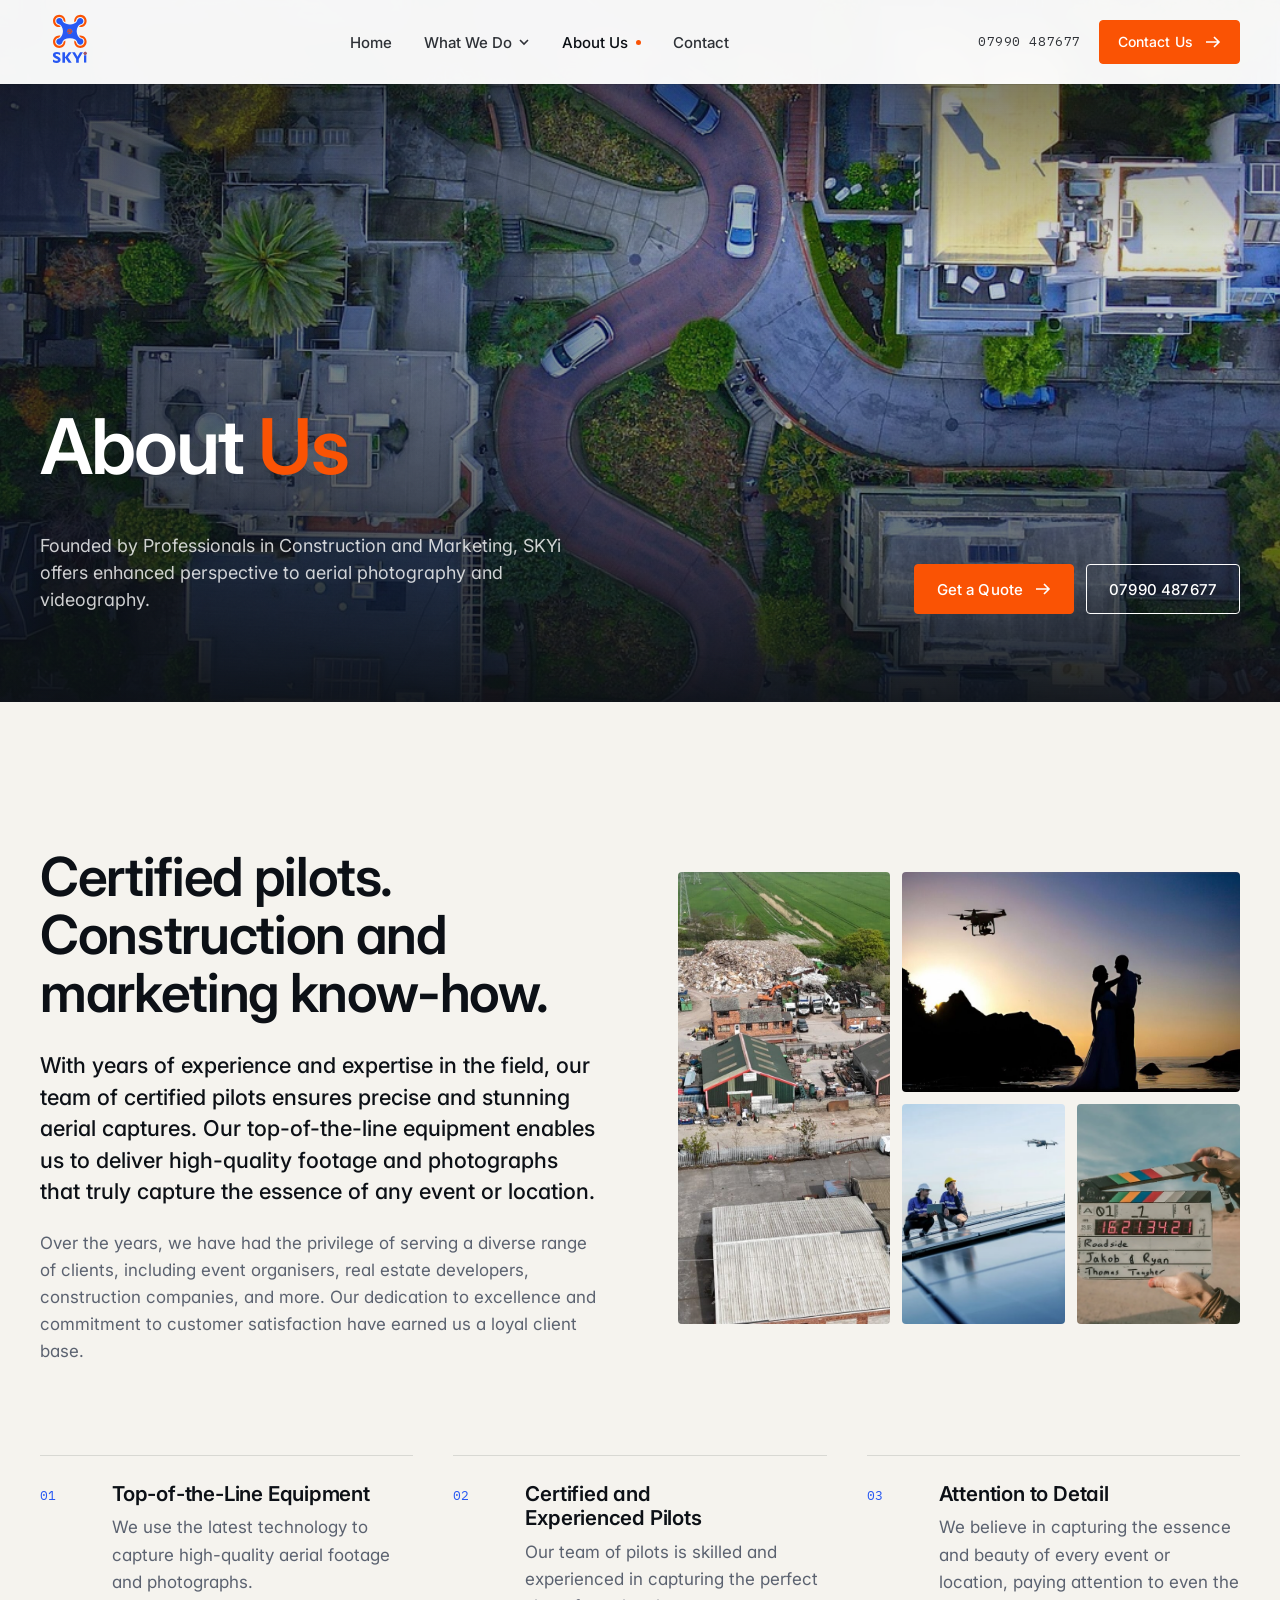
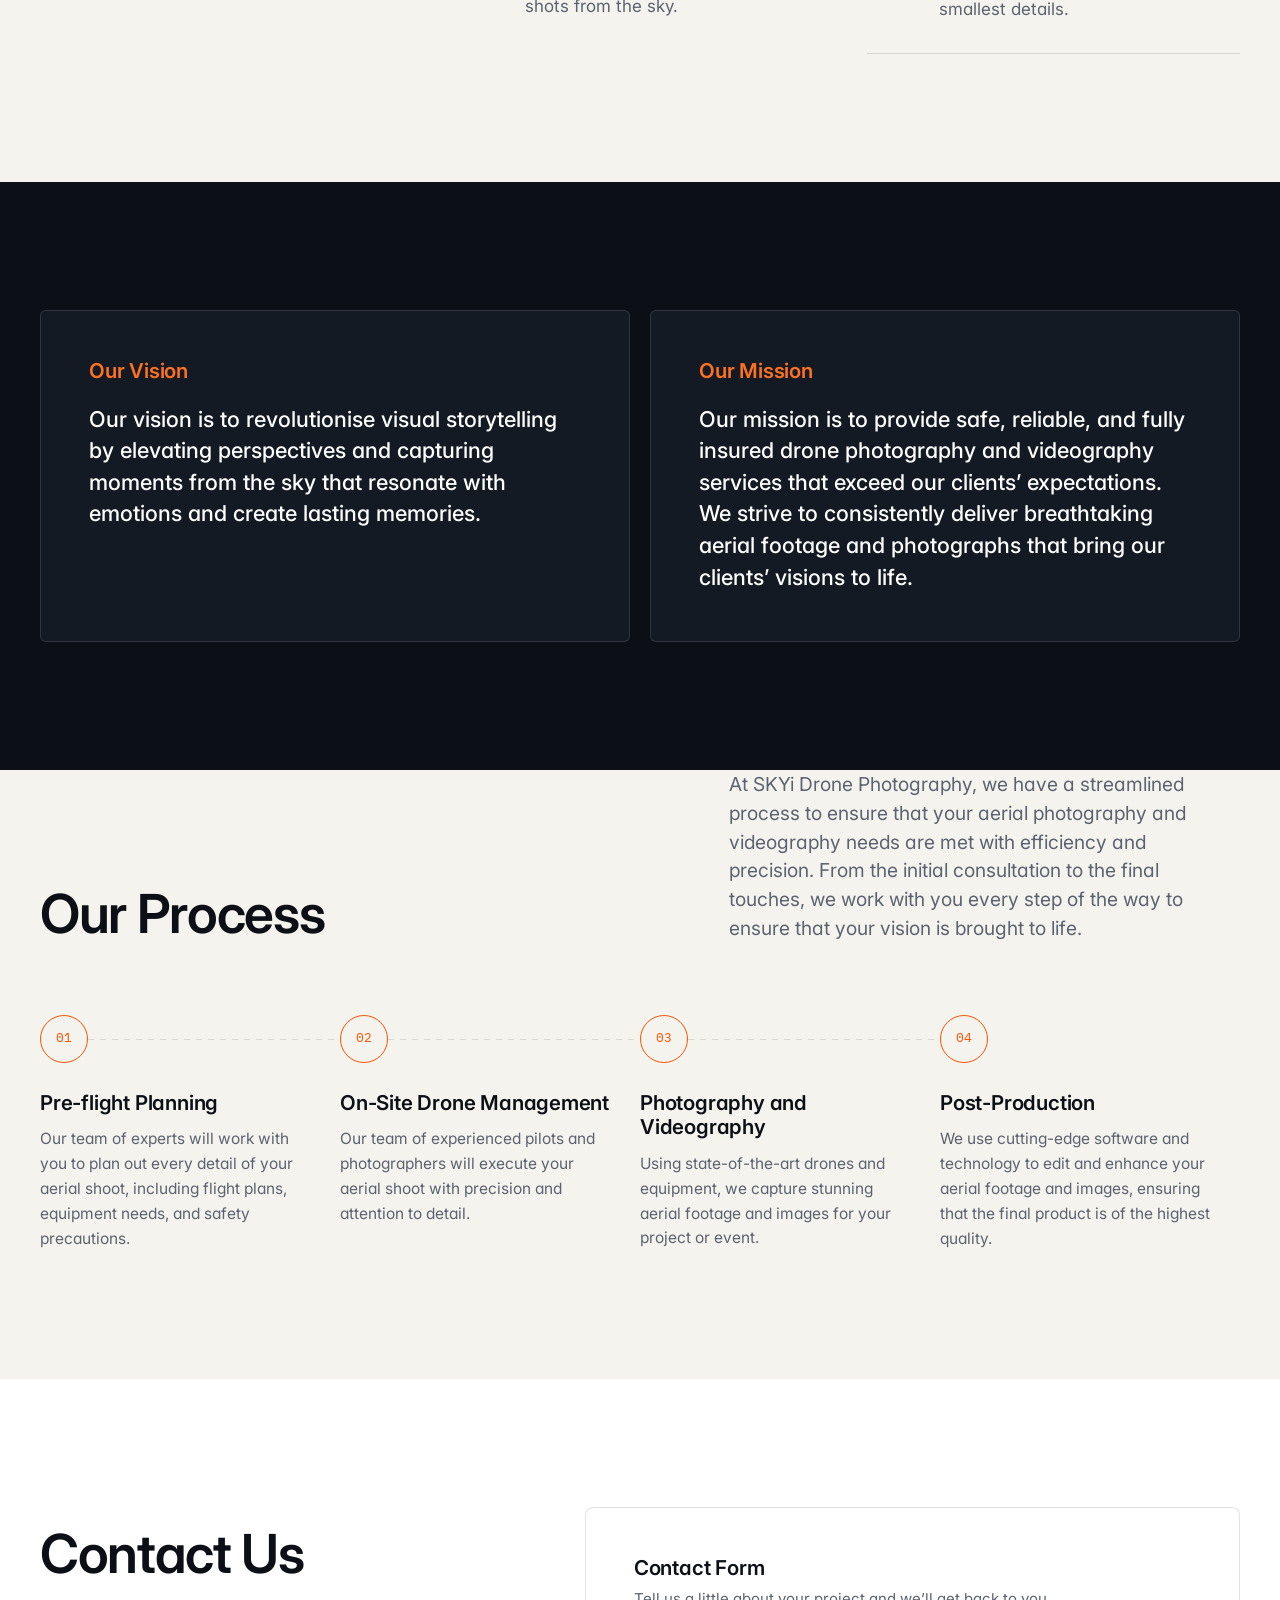
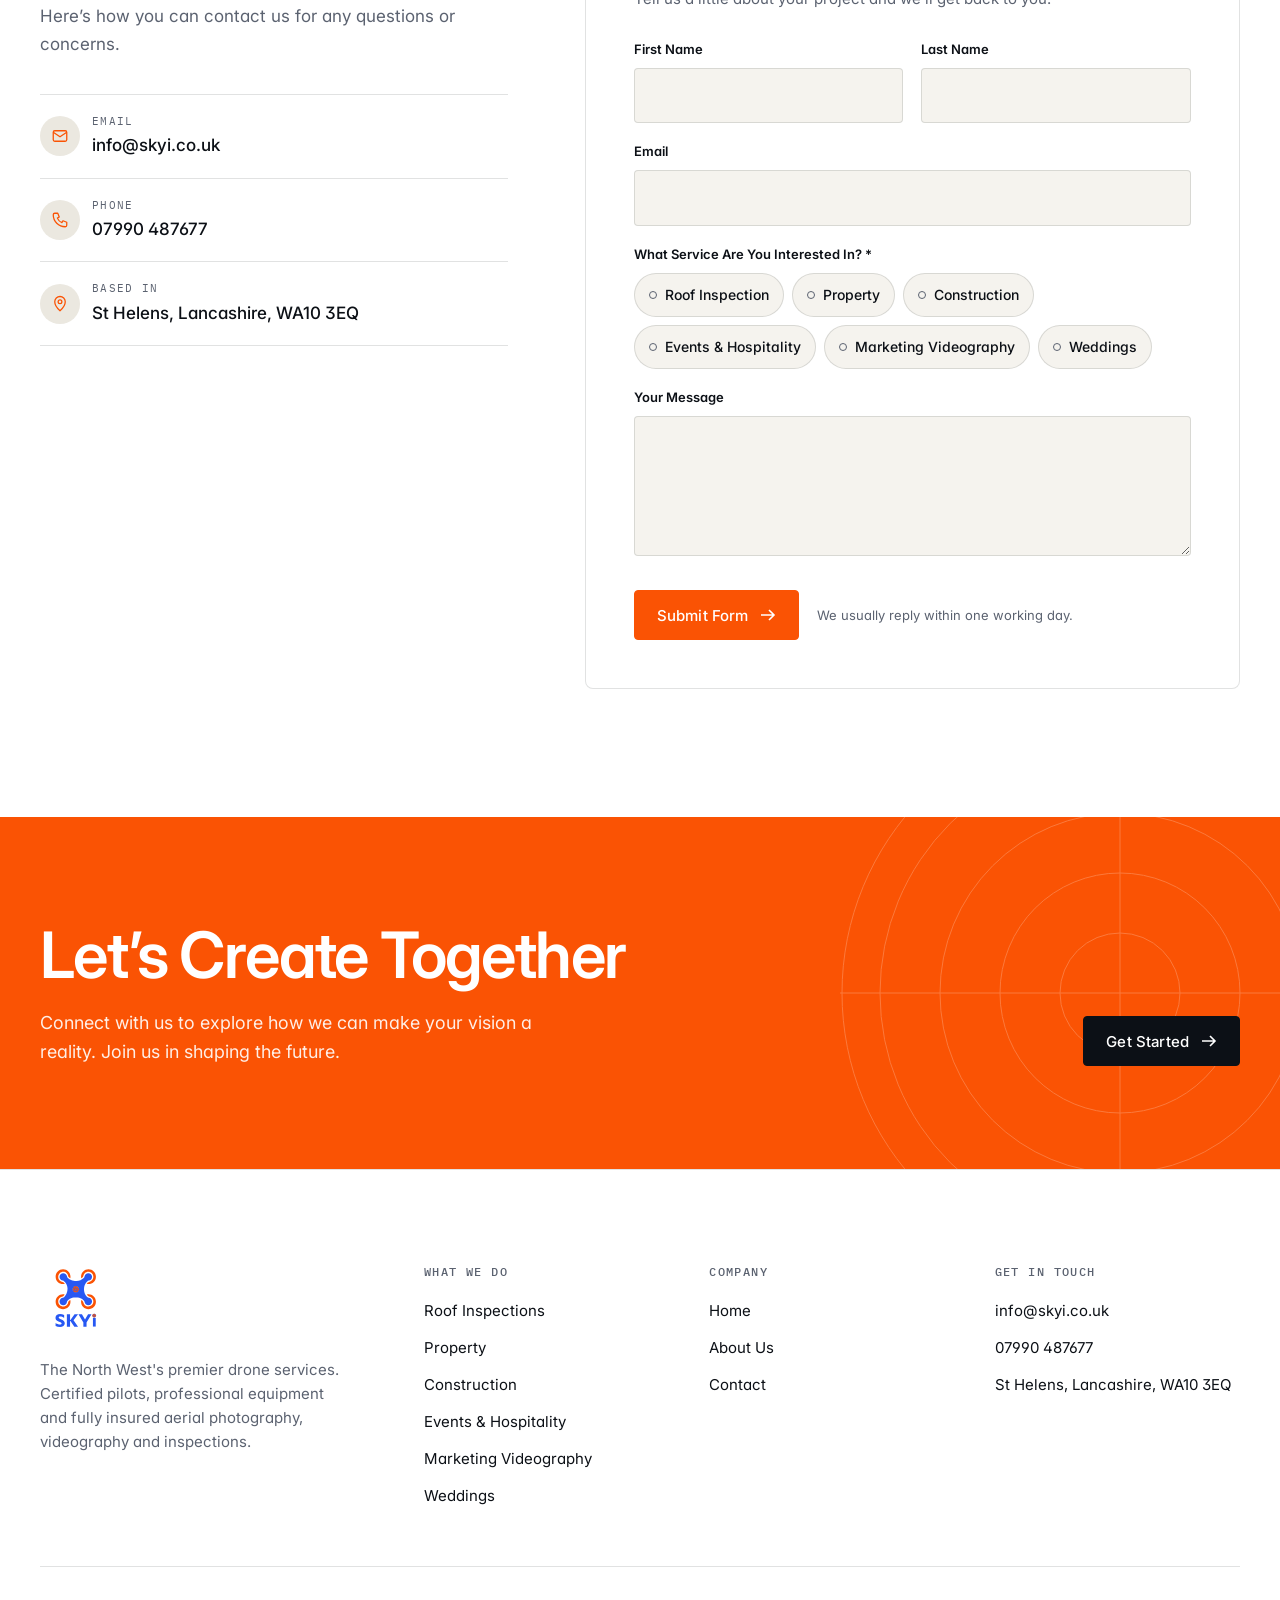
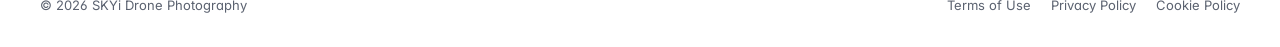
==== commit b7352f45: "Switch typography to Inter Co-Authored-By: Claude Opus 5.5 <noreply@anthropic.com>" ====
--- a/about-us-drone-photography/index.html
+++ b/about-us-drone-photography/index.html
@@ -9,7 +9,7 @@
 <link rel="icon" href="../assets/logo.svg" type="image/svg+xml">
 <link rel="preconnect" href="https://fonts.googleapis.com">
 <link rel="preconnect" href="https://fonts.gstatic.com" crossorigin>
-<link href="https://fonts.googleapis.com/css2?family=Archivo:wdth,wght@62..125,100..900&family=IBM+Plex+Mono:wght@400;500&display=swap" rel="stylesheet">
+<link href="https://fonts.googleapis.com/css2?family=Inter:opsz,wght@14..32,300..700&family=IBM+Plex+Mono:wght@400;500&display=swap" rel="stylesheet">
 <link rel="stylesheet" href="../assets/site.css">
 </head>
 <body>
--- a/assets/site.css
+++ b/assets/site.css
@@ -21,7 +21,7 @@
   --blue: #2758f3;
   --num: #2758f3;
 
-  --font: "Archivo", system-ui, -apple-system, "Segoe UI", sans-serif;
+  --font: "Inter", system-ui, -apple-system, "Segoe UI", sans-serif;
   --mono: "IBM Plex Mono", ui-monospace, "SF Mono", Menlo, monospace;
 
   --wrap: 1240px;
@@ -44,7 +44,7 @@
   font-family: var(--font);
   font-size: 17px;
   line-height: 1.6;
-  font-stretch: 100%;
+  font-feature-settings: "cv11", "ss01";
   -webkit-font-smoothing: antialiased;
 }
 
@@ -55,10 +55,10 @@
 
 h1, h2, h3, h4 {
   margin: 0;
-  font-weight: 700;
-  font-stretch: 115%;
-  line-height: 1.04;
-  letter-spacing: -0.02em;
+  font-weight: 600;
+  line-height: 1.08;
+  letter-spacing: -0.025em;
+  font-optical-sizing: auto;
   text-wrap: balance;
 }
 
@@ -120,8 +120,7 @@
   border-radius: var(--radius);
   background: var(--bg);
   color: var(--fg);
-  font: 600 15px/1 var(--font);
-  font-stretch: 110%;
+  font: 500 15px/1 var(--font);
   letter-spacing: 0.01em;
   text-decoration: none;
   cursor: pointer;
@@ -290,7 +289,7 @@
   .menu-open .site-header { background: var(--white); }
   .menu-open .site-header .bar { height: 68px; }
   .nav > a, .nav .drop > button {
-    font-size: 22px; font-stretch: 112%; font-weight: 600;
+    font-size: 22px; font-weight: 600;
     padding: 18px 0; border-radius: 0; width: 100%; justify-content: space-between;
     border-bottom: 1px solid var(--line); opacity: 1;
   }
@@ -576,7 +575,6 @@
   padding: 24px 0;
   font-weight: 600;
   font-size: clamp(1.05rem, 1.4vw, 1.2rem);
-  font-stretch: 105%;
   line-height: 1.35;
 }
 .faq summary::-webkit-details-marker { display: none; }
@@ -675,7 +673,7 @@
   position: relative;
 }
 .index .n { font-family: var(--mono); font-size: 13px; color: var(--muted-on-dark); }
-.index .t { font-size: clamp(1.6rem, 3.6vw, 3rem); font-weight: 700; font-stretch: 118%; letter-spacing: -0.02em; line-height: 1; transition: transform .4s var(--ease), color .3s; }
+.index .t { font-size: clamp(1.6rem, 3.6vw, 3rem); font-weight: 600; letter-spacing: -0.02em; line-height: 1; transition: transform .4s var(--ease), color .3s; }
 .index .more { font-family: var(--mono); font-size: 12px; letter-spacing: .12em; text-transform: uppercase; display: flex; align-items: center; gap: 10px; color: var(--muted-on-dark); transition: color .3s; }
 .index .more svg { width: 16px; height: 16px; }
 .index a:hover .t { transform: translateX(10px); color: var(--orange); }
@@ -879,7 +877,7 @@
 }
 .foot-top img { height: 72px; width: auto; margin-bottom: 20px; }
 .foot-top p { color: var(--muted); max-width: 34ch; font-size: 15px; }
-.foot-top h4 { font-family: var(--mono); font-weight: 500; font-size: 12px; letter-spacing: .12em; text-transform: uppercase; color: var(--muted); margin-bottom: 18px; font-stretch: 100%; }
+.foot-top h4 { font-family: var(--mono); font-weight: 500; font-size: 12px; letter-spacing: .12em; text-transform: uppercase; color: var(--muted); margin-bottom: 18px; }
 .foot-top ul { list-style: none; margin: 0; padding: 0; display: grid; gap: 10px; }
 .foot-top ul a { text-decoration: none; color: var(--ink); font-size: 15px; }
 .foot-top ul a:hover { color: var(--orange); }
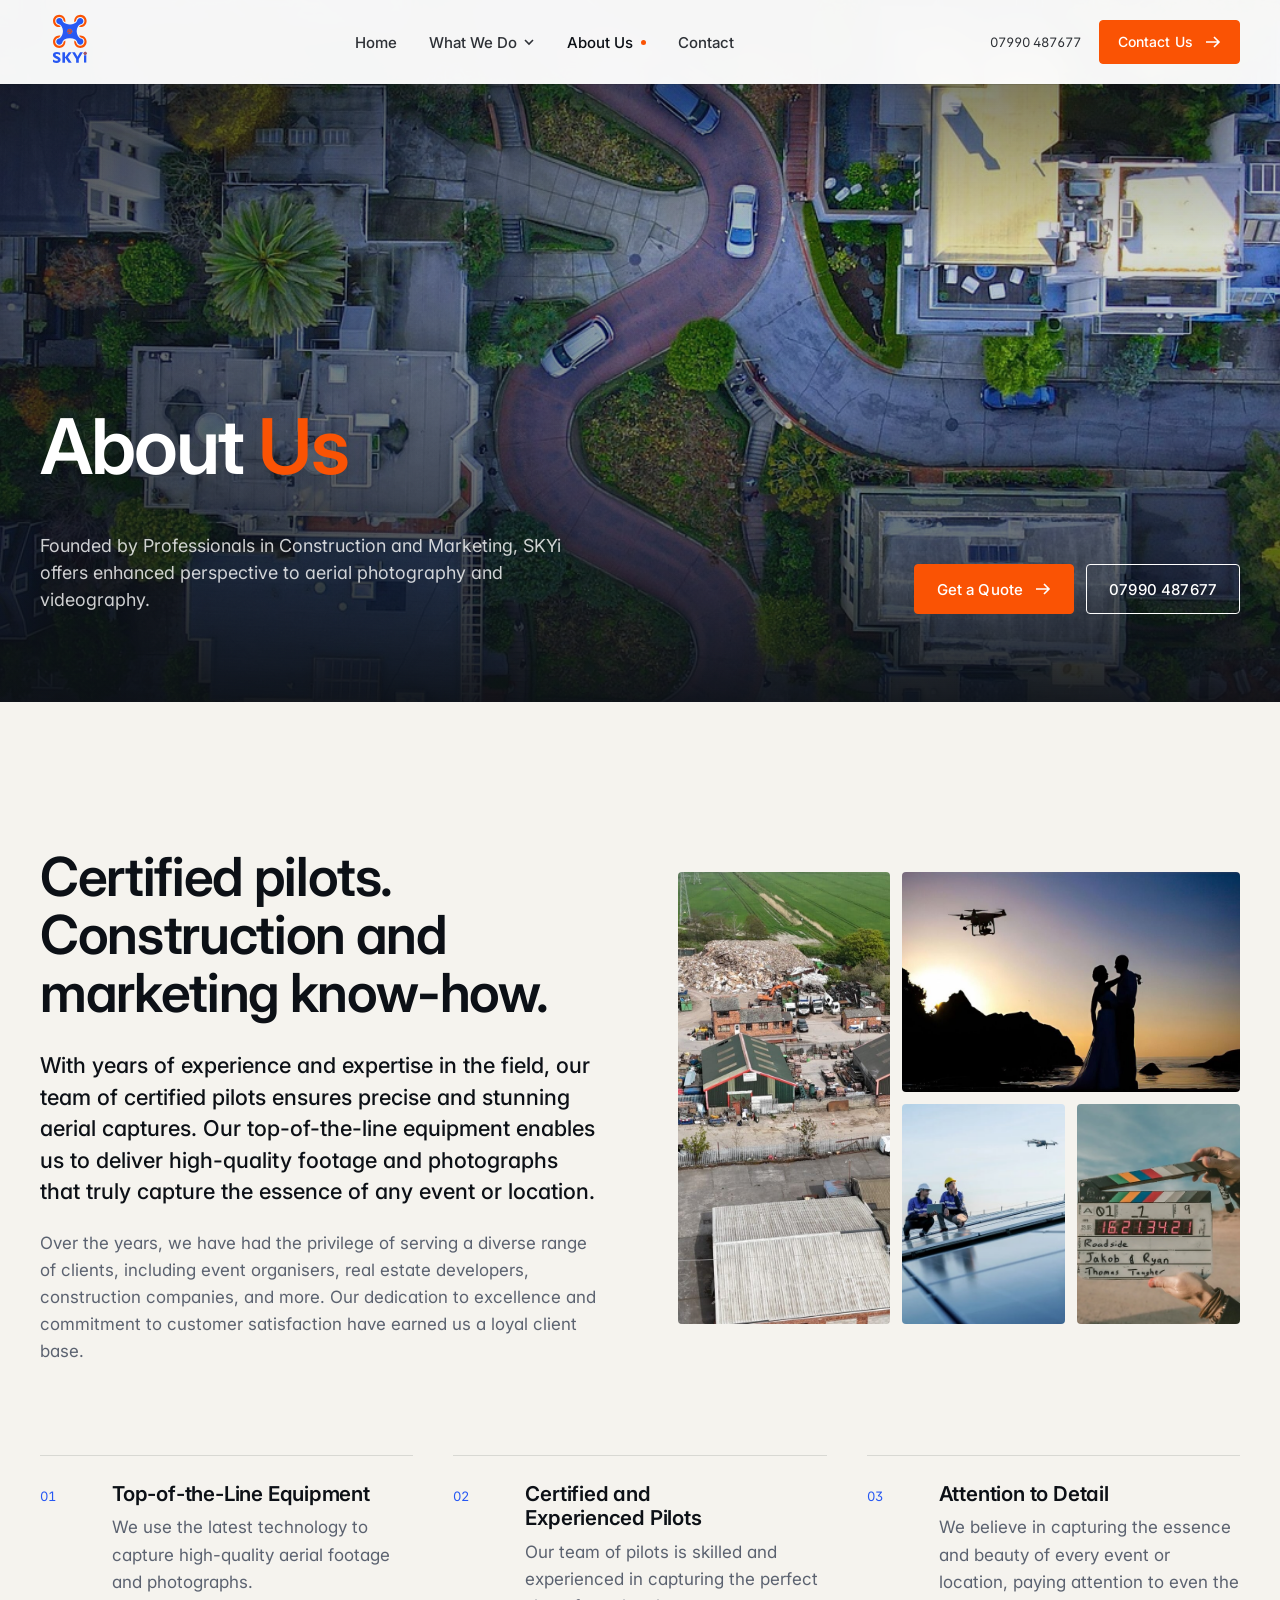
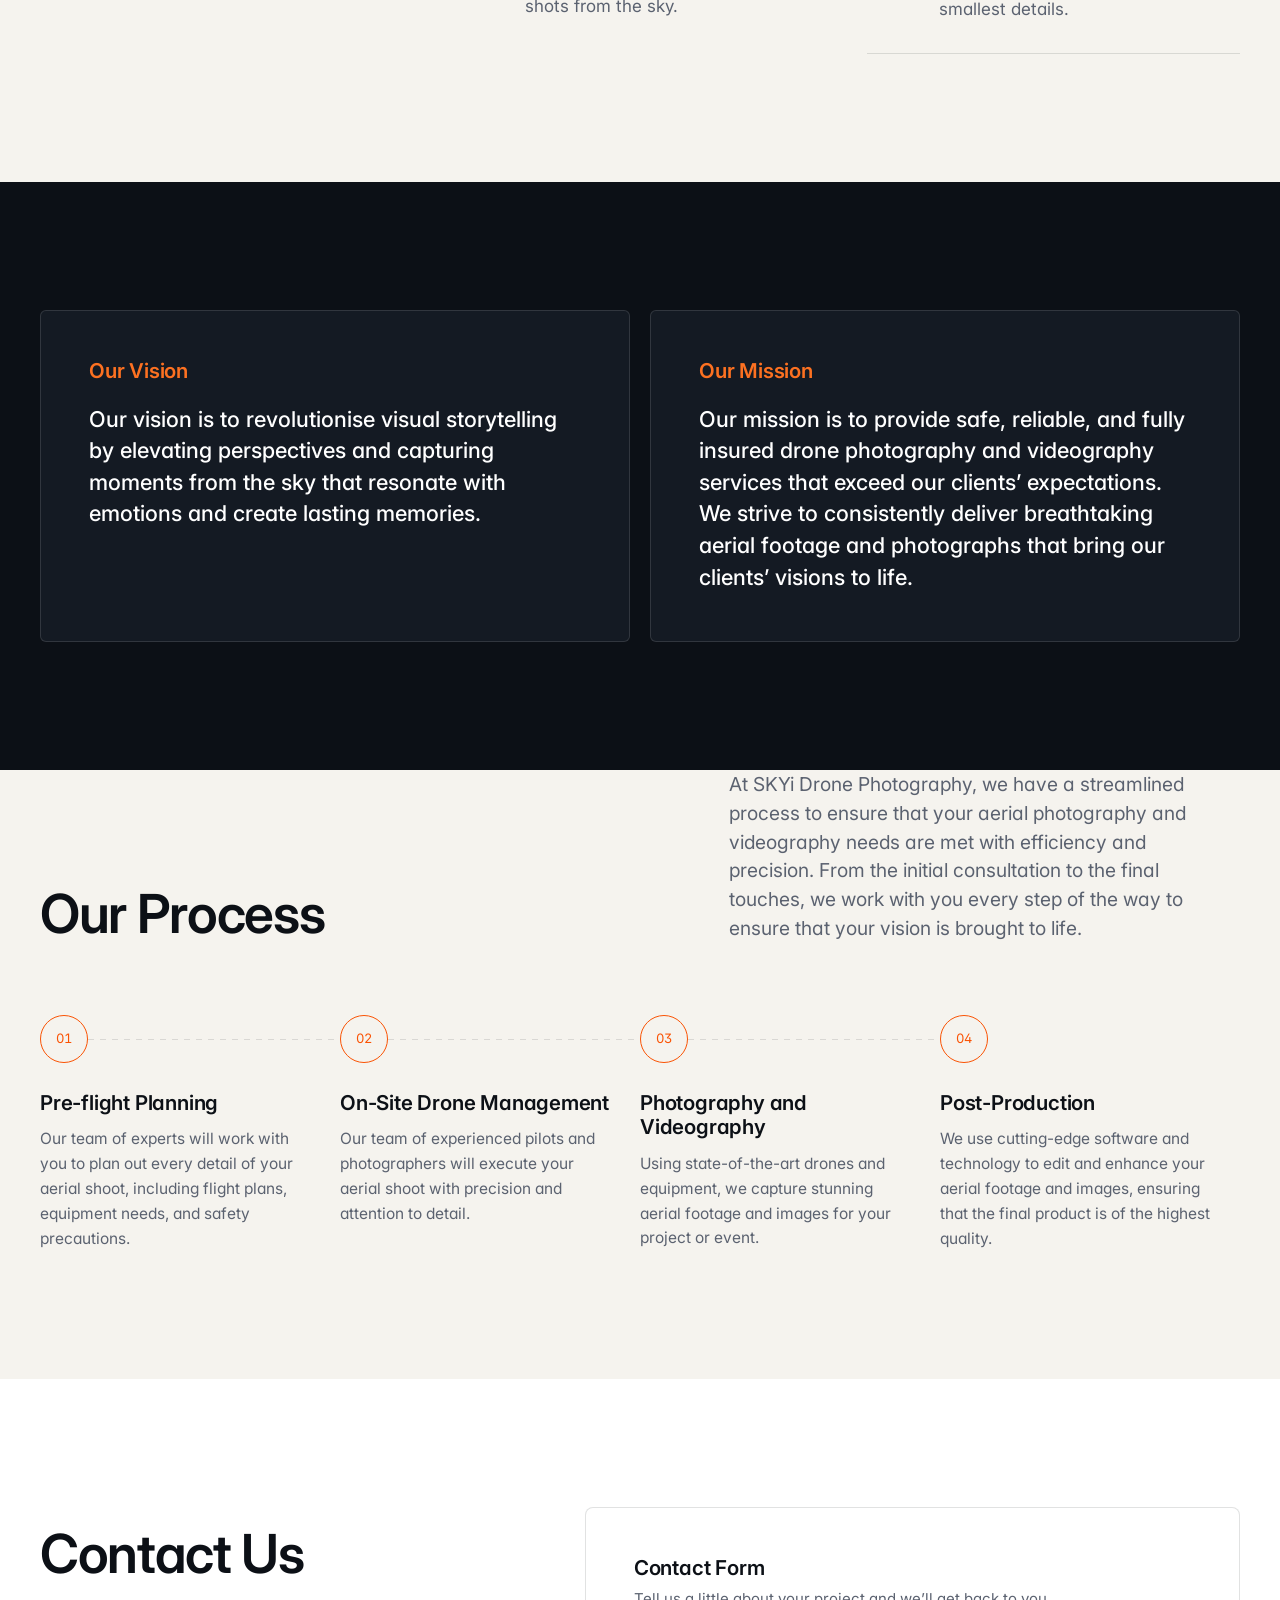
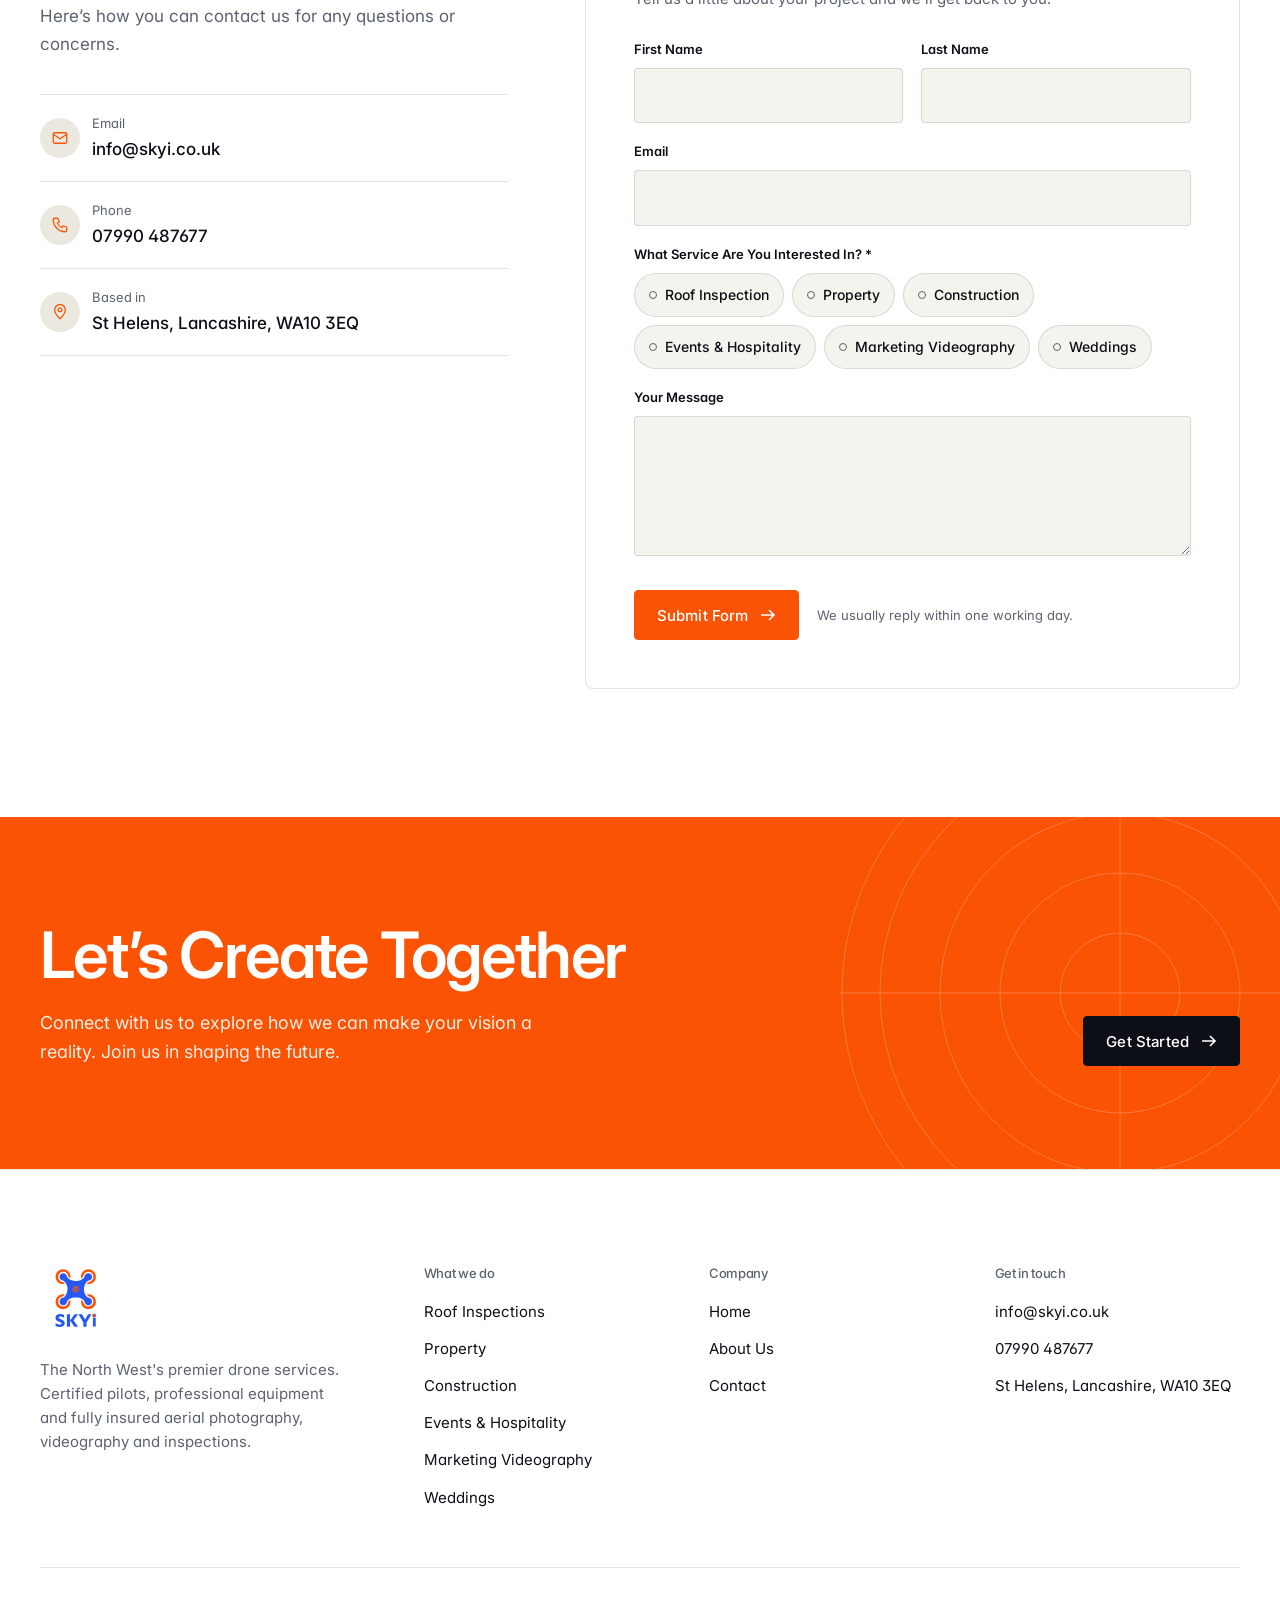
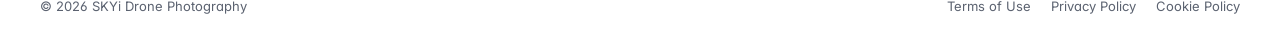
==== commit 9e0243ef: "Replace monospace labels with Inter Co-Authored-By: Claude Opus 5.5 <noreply@anthropic.com>" ====
--- a/about-us-drone-photography/index.html
+++ b/about-us-drone-photography/index.html
@@ -9,7 +9,7 @@
 <link rel="icon" href="../assets/logo.svg" type="image/svg+xml">
 <link rel="preconnect" href="https://fonts.googleapis.com">
 <link rel="preconnect" href="https://fonts.gstatic.com" crossorigin>
-<link href="https://fonts.googleapis.com/css2?family=Inter:opsz,wght@14..32,300..700&family=IBM+Plex+Mono:wght@400;500&display=swap" rel="stylesheet">
+<link href="https://fonts.googleapis.com/css2?family=Inter:opsz,wght@14..32,300..700&display=swap" rel="stylesheet">
 <link rel="stylesheet" href="../assets/site.css">
 </head>
 <body>
@@ -19,23 +19,24 @@
     <a class="brand" href="../" aria-label="SKYi Drone Photography — home">
       <img src="../assets/logo.svg" alt="SKYi" width="60" height="60">
     </a>
-    <nav class="nav" aria-label="Main">
+    <nav class="nav" id="site-nav" aria-label="Main">
       <a href="../">Home</a>
       <div class="drop">
         <button type="button" aria-expanded="false" aria-haspopup="true">What We Do <svg viewBox="0 0 12 12" fill="none" aria-hidden="true"><path d="m2 4 4 4 4-4" stroke="currentColor" stroke-width="1.6"/></svg></button>
-        <div class="drop-panel"><a href="../roof-inspections/"><span class="n">01</span><strong>Roof Inspections</strong><small>Safe, fast aerial roof assessments with full reporting.</small></a><a href="../property-drone-services/"><span class="n">02</span><strong>Property</strong><small>Inspections, aerial photography and walkthrough video.</small></a><a href="../drone-construction-survey/"><span class="n">03</span><strong>Construction</strong><small>Surveys, mapping and progress monitoring on site.</small></a><a href="../events-hospitality/"><span class="n">04</span><strong>Events &amp; Hospitality</strong><small>Aerial event coverage and venue showcases.</small></a><a href="../drone-filming-videography-north-west/"><span class="n">05</span><strong>Marketing Videography</strong><small>Brand films and aerial content that sells.</small></a><a href="../weddings/"><span class="n">06</span><strong>Weddings</strong><small>Cinematic aerial films of your special day.</small></a></div>
+        <div class="drop-panel"><a href="../roof-inspections/"><span class="n">01</span><img class="thumb" src="../assets/img/roof.jpg" alt="" loading="lazy"><strong>Roof Inspections</strong><small>Safe, fast aerial roof assessments with full reporting.</small></a><a href="../property-drone-services/"><span class="n">02</span><img class="thumb" src="../assets/img/property.jpg" alt="" loading="lazy"><strong>Property</strong><small>Inspections, aerial photography and walkthrough video.</small></a><a href="../drone-construction-survey/"><span class="n">03</span><img class="thumb" src="../assets/img/construction.jpg" alt="" loading="lazy"><strong>Construction</strong><small>Surveys, mapping and progress monitoring on site.</small></a><a href="../events-hospitality/"><span class="n">04</span><img class="thumb" src="../assets/img/events.jpg" alt="" loading="lazy"><strong>Events &amp; Hospitality</strong><small>Aerial event coverage and venue showcases.</small></a><a href="../drone-filming-videography-north-west/"><span class="n">05</span><img class="thumb" src="../assets/img/dji-site.jpg" alt="" loading="lazy"><strong>Marketing Videography</strong><small>Brand films and aerial content that sells.</small></a><a href="../weddings/"><span class="n">06</span><img class="thumb" src="../assets/img/wedding-champagne.jpg" alt="" loading="lazy"><strong>Weddings</strong><small>Cinematic aerial films of your special day.</small></a></div>
       </div>
       <a href="../about-us-drone-photography/" aria-current="page">About Us</a>
       <a href="../aerial-drone-photgraphy-north-west/">Contact</a>
       <div class="mobile-cta">
         <a class="btn" href="../aerial-drone-photgraphy-north-west/">Get a Quote <svg viewBox="0 0 16 16" fill="none" aria-hidden="true"><path d="M1 8h13M9 3l5 5-5 5" stroke="currentColor" stroke-width="1.6"/></svg></a>
-        <a class="btn ghost" href="tel:+447990487677">Call 07990 487677</a>
+        <a class="btn ghost" href="tel:+447990487677">Call us</a>
+        <a class="mail" href="mailto:info@skyi.co.uk">info@skyi.co.uk</a>
       </div>
     </nav>
     <div class="header-cta">
       <a class="phone" href="tel:+447990487677">07990 487677</a>
       <a class="btn" href="../aerial-drone-photgraphy-north-west/">Contact Us <svg viewBox="0 0 16 16" fill="none" aria-hidden="true"><path d="M1 8h13M9 3l5 5-5 5" stroke="currentColor" stroke-width="1.6"/></svg></a>
-      <button class="menu-toggle" type="button" aria-label="Menu" aria-expanded="false"><span></span></button>
+      <button class="menu-toggle" type="button" aria-expanded="false" aria-controls="site-nav"><span class="t-open">Menu</span><span class="t-close">Close</span><span class="bars" aria-hidden="true"><i></i><i></i></span></button>
     </div>
   </div>
 </header>
--- a/assets/site.css
+++ b/assets/site.css
@@ -22,7 +22,7 @@
   --num: #2758f3;
 
   --font: "Inter", system-ui, -apple-system, "Segoe UI", sans-serif;
-  --mono: "IBM Plex Mono", ui-monospace, "SF Mono", Menlo, monospace;
+  --mono: var(--font);
 
   --wrap: 1240px;
   --gutter: clamp(16px, 4vw, 40px);
@@ -85,12 +85,11 @@
 /* ---------- small type ---------- */
 
 .label {
-  font-family: var(--mono);
+  font-variant-numeric: tabular-nums;
   font-size: 12px;
   font-weight: 500;
   letter-spacing: 0.12em;
-  text-transform: uppercase;
-  display: inline-flex;
+    display: inline-flex;
   align-items: center;
   gap: 10px;
   color: var(--muted);
@@ -235,13 +234,13 @@
   text-decoration: none;
 }
 .drop-panel a:hover { background: var(--paper); }
-.drop-panel .n { grid-row: span 2; font-family: var(--mono); font-size: 12px; color: var(--num); padding-top: 3px; }
+.drop-panel .n { grid-row: span 2; font-variant-numeric: tabular-nums; font-size: 13px; color: var(--num); padding-top: 3px; }
 .drop-panel strong { font-weight: 600; font-size: 15px; }
 .drop-panel small { color: var(--muted); font-size: 13px; line-height: 1.4; }
 
 .header-cta { display: flex; align-items: center; gap: 18px; }
 .header-cta .phone {
-  font-family: var(--mono); font-size: 13px; text-decoration: none; letter-spacing: .04em;
+  font-variant-numeric: tabular-nums; font-size: 13px; text-decoration: none;
   opacity: .85;
 }
 .header-cta .phone:hover { opacity: 1; }
@@ -249,67 +248,116 @@
 
 .menu-toggle {
   display: none;
-  appearance: none; background: none; border: 1px solid var(--line); color: inherit;
-  width: 46px; height: 46px; border-radius: var(--radius); cursor: pointer;
-  align-items: center; justify-content: center;
-}
-.menu-toggle span, .menu-toggle span::before, .menu-toggle span::after {
-  display: block; width: 18px; height: 2px; background: currentColor; position: relative;
-  transition: transform .3s var(--ease), background .2s;
-}
-.menu-toggle span::before, .menu-toggle span::after { content: ""; position: absolute; left: 0; }
-.menu-toggle span::before { top: -6px; }
-.menu-toggle span::after { top: 6px; }
-.menu-open .menu-toggle span { background: transparent; }
-.menu-open .menu-toggle span::before { transform: translateY(6px) rotate(45deg); }
-.menu-open .menu-toggle span::after { transform: translateY(-6px) rotate(-45deg); }
+  appearance: none; background: var(--paper); border: 0; color: var(--ink);
+  height: 44px; padding: 0 14px 0 16px; border-radius: 100px; cursor: pointer;
+  align-items: center; gap: 10px;
+  font: 500 14px/1 var(--font);
+  transition: background .2s;
+}
+.menu-toggle:hover { background: var(--paper-2); }
+.menu-toggle .bars { position: relative; width: 18px; height: 10px; display: block; }
+.menu-toggle .bars i {
+  position: absolute; left: 0; width: 18px; height: 1.75px; border-radius: 2px; background: currentColor;
+  transition: transform .35s var(--ease), top .35s var(--ease);
+}
+.menu-toggle .bars i:first-child { top: 0; }
+.menu-toggle .bars i:last-child { top: 8px; }
+.menu-open .menu-toggle .bars i:first-child { top: 4px; transform: rotate(45deg); }
+.menu-open .menu-toggle .bars i:last-child { top: 4px; transform: rotate(-45deg); }
+.menu-toggle .t-close { display: none; }
+.menu-open .menu-toggle .t-open { display: none; }
+.menu-open .menu-toggle .t-close { display: inline; }
+
+.drop-panel .thumb { display: none; }
+.nav .mobile-cta { display: none; }
 
 @media (max-width: 1080px) {
   .header-cta .phone { display: none; }
 }
 
 @media (max-width: 920px) {
+  /* backdrop-filter would trap the fixed menu inside the header box */
+  .site-header { backdrop-filter: none; -webkit-backdrop-filter: none; background: var(--white); }
+  .site-header .bar, .site-header.scrolled .bar { height: 68px; }
+  .brand img, .site-header.scrolled .brand img { height: 48px; }
   .menu-toggle { display: inline-flex; }
   .header-cta .btn { display: none; }
+
   .nav {
     position: fixed;
-    inset: 68px 0 0 0;
+    top: 68px; left: 0; right: 0;
+    height: calc(100dvh - 68px);
     background: var(--white);
+    border-top: 1px solid var(--line);
     flex-direction: column;
     align-items: stretch;
-    padding: 24px var(--gutter) 40px;
+    padding: 8px var(--gutter) calc(24px + env(safe-area-inset-bottom));
     gap: 0;
     overflow-y: auto;
-    opacity: 0;
+    overscroll-behavior: contain;
+    clip-path: inset(0 0 100% 0);
     visibility: hidden;
-    transform: translateY(-8px);
-    transition: opacity .25s var(--ease), transform .3s var(--ease), visibility .25s;
+    transition: clip-path .45s var(--ease), visibility 0s linear .45s;
   }
-  .menu-open .nav { opacity: 1; visibility: visible; transform: none; }
-  .menu-open .site-header { background: var(--white); }
-  .menu-open .site-header .bar { height: 68px; }
+  .menu-open .nav { clip-path: inset(0 0 0 0); visibility: visible; transition: clip-path .45s var(--ease); }
+
+  .nav > a, .nav > .drop {
+    opacity: 0; transform: translateY(10px);
+    transition: opacity .35s var(--ease), transform .45s var(--ease);
+  }
+  .menu-open .nav > a, .menu-open .nav > .drop { opacity: 1; transform: none; }
+  .menu-open .nav > :nth-child(1) { transition-delay: .08s; }
+  .menu-open .nav > :nth-child(2) { transition-delay: .12s; }
+  .menu-open .nav > :nth-child(3) { transition-delay: .16s; }
+  .menu-open .nav > :nth-child(4) { transition-delay: .20s; }
+
   .nav > a, .nav .drop > button {
-    font-size: 22px; font-weight: 600;
-    padding: 18px 0; border-radius: 0; width: 100%; justify-content: space-between;
+    font-size: 26px; font-weight: 600; letter-spacing: -0.02em;
+    padding: 20px 0; border-radius: 0; width: 100%; justify-content: space-between;
     border-bottom: 1px solid var(--line); opacity: 1;
   }
+  .nav > a::after { content: none !important; }
+  .nav > a[aria-current="page"] { color: var(--orange); }
   .nav > a:hover, .nav .drop > button:hover, .nav .drop.open > button { background: none; }
+  .nav .drop > button svg {
+    width: 32px; height: 32px; padding: 9px; border-radius: 50%; background: var(--paper);
+  }
+  .nav .drop.current > button::after { content: none; }
+
   .drop-panel {
     position: static; width: auto; transform: none; box-shadow: none;
-    background: transparent; color: var(--ink); grid-template-columns: 1fr;
-    padding: 0; display: none; opacity: 1; visibility: visible;
+    background: transparent; color: var(--ink);
+    grid-template-columns: 1fr; gap: 4px;
+    padding: 0; opacity: 1; visibility: visible;
+    display: grid; grid-template-rows: 0fr; overflow: hidden;
+    transition: grid-template-rows .4s var(--ease);
   }
-  .drop.open .drop-panel { display: grid; transform: none; }
-  .drop-panel a { padding: 14px 0 14px 4px; }
-  .drop-panel a:hover { background: none; }
-  .drop-panel small { color: var(--muted); }
-  .nav .mobile-only { display: flex; }
-  .nav .mobile-cta { margin-top: 28px; display: flex; flex-direction: column; gap: 12px; }
-  .nav .mobile-cta .btn { justify-content: center; }
+  .drop.open .drop-panel { transform: none; padding: 12px 0 16px; border-bottom: 1px solid var(--line); }
+  .drop-panel a {
+    grid-template-columns: 52px 1fr; gap: 0 14px; align-items: center;
+    padding: 8px; margin: 0 -8px; border-radius: 10px;
+  }
+  .drop-panel a:hover, .drop-panel a[aria-current="page"] { background: var(--paper); }
+  .drop-panel .n { display: none; }
+  .drop-panel .thumb {
+    display: block; grid-row: span 2; width: 52px; height: 52px; border-radius: 8px; object-fit: cover;
+  }
+  .drop-panel strong { font-size: 16px; align-self: end; }
+  .drop-panel small { color: var(--muted); align-self: start; }
+  .drop:not(.open) .drop-panel > * { display: none; }
+
+  .nav .mobile-cta {
+    margin-top: auto; padding-top: 28px; display: grid; grid-template-columns: 1fr 1fr; gap: 10px;
+    opacity: 0; transition: opacity .4s var(--ease) .1s;
+  }
+  .menu-open .nav .mobile-cta { opacity: 1; transition-delay: .24s; }
+  .nav .mobile-cta .btn { justify-content: center; padding: 16px 12px; }
+  .nav .mobile-cta .btn.ghost { color: var(--ink); border-color: var(--line); }
+  .nav .mobile-cta .mail {
+    grid-column: 1 / -1; text-align: center; font-size: 14px; color: var(--muted);
+    text-decoration: none; padding-top: 8px;
+  }
   .menu-open { overflow: hidden; }
-}
-@media (min-width: 921px) {
-  .nav .mobile-cta { display: none; }
 }
 
 /* ==========================================================
@@ -378,7 +426,7 @@
   font-size: 15px; color: rgba(255,255,255,.85);
 }
 .strip li + li { padding-left: 24px; border-left: 1px solid var(--line-on-dark); }
-.strip li b { font-family: var(--mono); font-weight: 500; color: var(--orange); font-size: 12px; letter-spacing: .1em; }
+.strip li b { font-variant-numeric: tabular-nums; font-weight: 500; color: var(--orange); font-size: 13px; }
 @media (max-width: 860px) {
   .strip ul { grid-template-columns: 1fr 1fr; }
   .strip li:nth-child(3) { padding-left: 0; border-left: 0; }
@@ -439,7 +487,7 @@
 .frame::after { bottom: -10px; right: -10px; border-bottom-width: 2px; border-right-width: 2px; }
 .frame figcaption {
   position: absolute; left: 16px; bottom: 16px;
-  font-family: var(--mono); font-size: 11px; letter-spacing: .12em; text-transform: uppercase;
+  font-variant-numeric: tabular-nums; font-size: 13px;
   color: var(--white); background: rgba(12,16,22,.7); padding: 6px 10px; border-radius: 2px;
   backdrop-filter: blur(6px);
 }
@@ -462,7 +510,7 @@
 .dark .features li:last-child { border-color: var(--line-on-dark); }
 .features li::before {
   content: counter(f, decimal-leading-zero);
-  font-family: var(--mono); font-size: 13px; color: var(--num); padding-top: 4px; grid-row: span 2;
+  font-variant-numeric: tabular-nums; font-size: 13px; color: var(--num); padding-top: 4px; grid-row: span 2;
 }
 .features h3 { margin-bottom: 8px; }
 .features p { color: var(--muted); margin: 0; }
@@ -488,7 +536,7 @@
 }
 .block:last-child { border-bottom: 1px solid var(--line); }
 .block .n {
-  font-family: var(--mono); font-size: 13px; color: var(--num); padding-top: 6px;
+  font-variant-numeric: tabular-nums; font-size: 13px; color: var(--num); padding-top: 6px;
 }
 .block h3 { font-size: clamp(1.35rem, 2vw, 1.75rem); margin-bottom: 14px; }
 .block p { color: var(--muted); }
@@ -519,7 +567,7 @@
 .card:hover .img img { transform: scale(1.04); }
 .card .img span {
   position: absolute; top: 14px; left: 14px;
-  font-family: var(--mono); font-size: 11px; letter-spacing: .12em; color: var(--white);
+  font-variant-numeric: tabular-nums; font-size: 13px; color: var(--white);
   background: rgba(12,16,22,.65); padding: 5px 8px; border-radius: 2px; backdrop-filter: blur(6px);
 }
 .card .txt { padding: 26px 26px 30px; }
@@ -539,7 +587,7 @@
   padding: 32px 28px 8px 0;
 }
 .benefit + .benefit { padding-left: 28px; border-left: 1px solid var(--line-on-dark); }
-.benefit .n { font-family: var(--mono); font-size: 12px; color: var(--num); letter-spacing: .1em; display: block; margin-bottom: 40px; }
+.benefit .n { font-variant-numeric: tabular-nums; font-size: 13px; color: var(--num); display: block; margin-bottom: 40px; }
 .benefit h3 { margin-bottom: 14px; }
 .benefit p { color: var(--muted-on-dark); font-size: 15.5px; }
 @media (max-width: 1000px) {
@@ -578,7 +626,7 @@
   line-height: 1.35;
 }
 .faq summary::-webkit-details-marker { display: none; }
-.faq summary .n { font-family: var(--mono); font-size: 12px; color: var(--num); font-weight: 500; padding-top: 5px; }
+.faq summary .n { font-variant-numeric: tabular-nums; font-size: 13px; color: var(--num); font-weight: 500; padding-top: 5px; }
 .faq summary .pm {
   width: 28px; height: 28px; border: 1px solid var(--line); border-radius: 50%;
   position: relative; transition: transform .3s var(--ease), background .2s, border-color .2s;
@@ -643,9 +691,9 @@
 .tile img { position: absolute; inset: 0; width: 100%; height: 100%; object-fit: cover; z-index: -2; transition: transform .9s var(--ease); }
 .tile::before { content: ""; position: absolute; inset: 0; z-index: -1; background: linear-gradient(180deg, rgba(12,16,22,.1) 30%, rgba(12,16,22,.88)); transition: background .4s; }
 .tile:hover img { transform: scale(1.05); }
-.tile .n { font-family: var(--mono); font-size: 12px; letter-spacing: .12em; }
+.tile .n { font-variant-numeric: tabular-nums; font-size: 13px; }
 .tile h3 { font-size: 1.6rem; margin-bottom: 8px; }
-.tile small { font-family: var(--mono); font-size: 11px; letter-spacing: .12em; text-transform: uppercase; color: rgba(255,255,255,.75); }
+.tile small { font-size: 14px; color: rgba(255,255,255,.75); }
 .tile .go {
   position: absolute; right: 22px; bottom: 22px; width: 40px; height: 40px; border-radius: 50%;
   background: var(--orange); display: flex; align-items: center; justify-content: center;
@@ -672,9 +720,9 @@
   text-decoration: none;
   position: relative;
 }
-.index .n { font-family: var(--mono); font-size: 13px; color: var(--muted-on-dark); }
+.index .n { font-variant-numeric: tabular-nums; font-size: 13px; color: var(--muted-on-dark); }
 .index .t { font-size: clamp(1.6rem, 3.6vw, 3rem); font-weight: 600; letter-spacing: -0.02em; line-height: 1; transition: transform .4s var(--ease), color .3s; }
-.index .more { font-family: var(--mono); font-size: 12px; letter-spacing: .12em; text-transform: uppercase; display: flex; align-items: center; gap: 10px; color: var(--muted-on-dark); transition: color .3s; }
+.index .more { font-variant-numeric: tabular-nums; font-size: 13px; display: flex; align-items: center; gap: 10px; color: var(--muted-on-dark); transition: color .3s; }
 .index .more svg { width: 16px; height: 16px; }
 .index a:hover .t { transform: translateX(10px); color: var(--orange); }
 .index a:hover .more { color: var(--white); }
@@ -740,7 +788,7 @@
   display: flex; align-items: center; justify-content: center;
   width: 48px; height: 48px; border-radius: 50%;
   border: 1px solid var(--orange); color: var(--orange); background: var(--paper);
-  font-family: var(--mono); font-size: 13px;
+  font-variant-numeric: tabular-nums; font-size: 13px;
   position: relative; z-index: 1; margin-bottom: 28px;
 }
 .process li::after {
@@ -793,7 +841,7 @@
   display: grid; grid-template-columns: 40px minmax(0, 1fr); gap: 12px; align-items: center;
   padding: 18px 0; text-decoration: none; font-weight: 500;
 }
-.details small { display: block; font-family: var(--mono); font-size: 11px; letter-spacing: .12em; text-transform: uppercase; color: var(--muted); font-weight: 400; margin-bottom: 2px; }
+.details small { display: block; font-variant-numeric: tabular-nums; font-size: 13px; color: var(--muted); font-weight: 400; margin-bottom: 2px; }
 .details .ic {
   width: 40px; height: 40px; border-radius: 50%; background: var(--paper-2);
   display: flex; align-items: center; justify-content: center; color: var(--orange);
@@ -877,7 +925,7 @@
 }
 .foot-top img { height: 72px; width: auto; margin-bottom: 20px; }
 .foot-top p { color: var(--muted); max-width: 34ch; font-size: 15px; }
-.foot-top h4 { font-family: var(--mono); font-weight: 500; font-size: 12px; letter-spacing: .12em; text-transform: uppercase; color: var(--muted); margin-bottom: 18px; }
+.foot-top h4 { font-variant-numeric: tabular-nums; font-weight: 500; font-size: 13px; color: var(--muted); margin-bottom: 18px; }
 .foot-top ul { list-style: none; margin: 0; padding: 0; display: grid; gap: 10px; }
 .foot-top ul a { text-decoration: none; color: var(--ink); font-size: 15px; }
 .foot-top ul a:hover { color: var(--orange); }
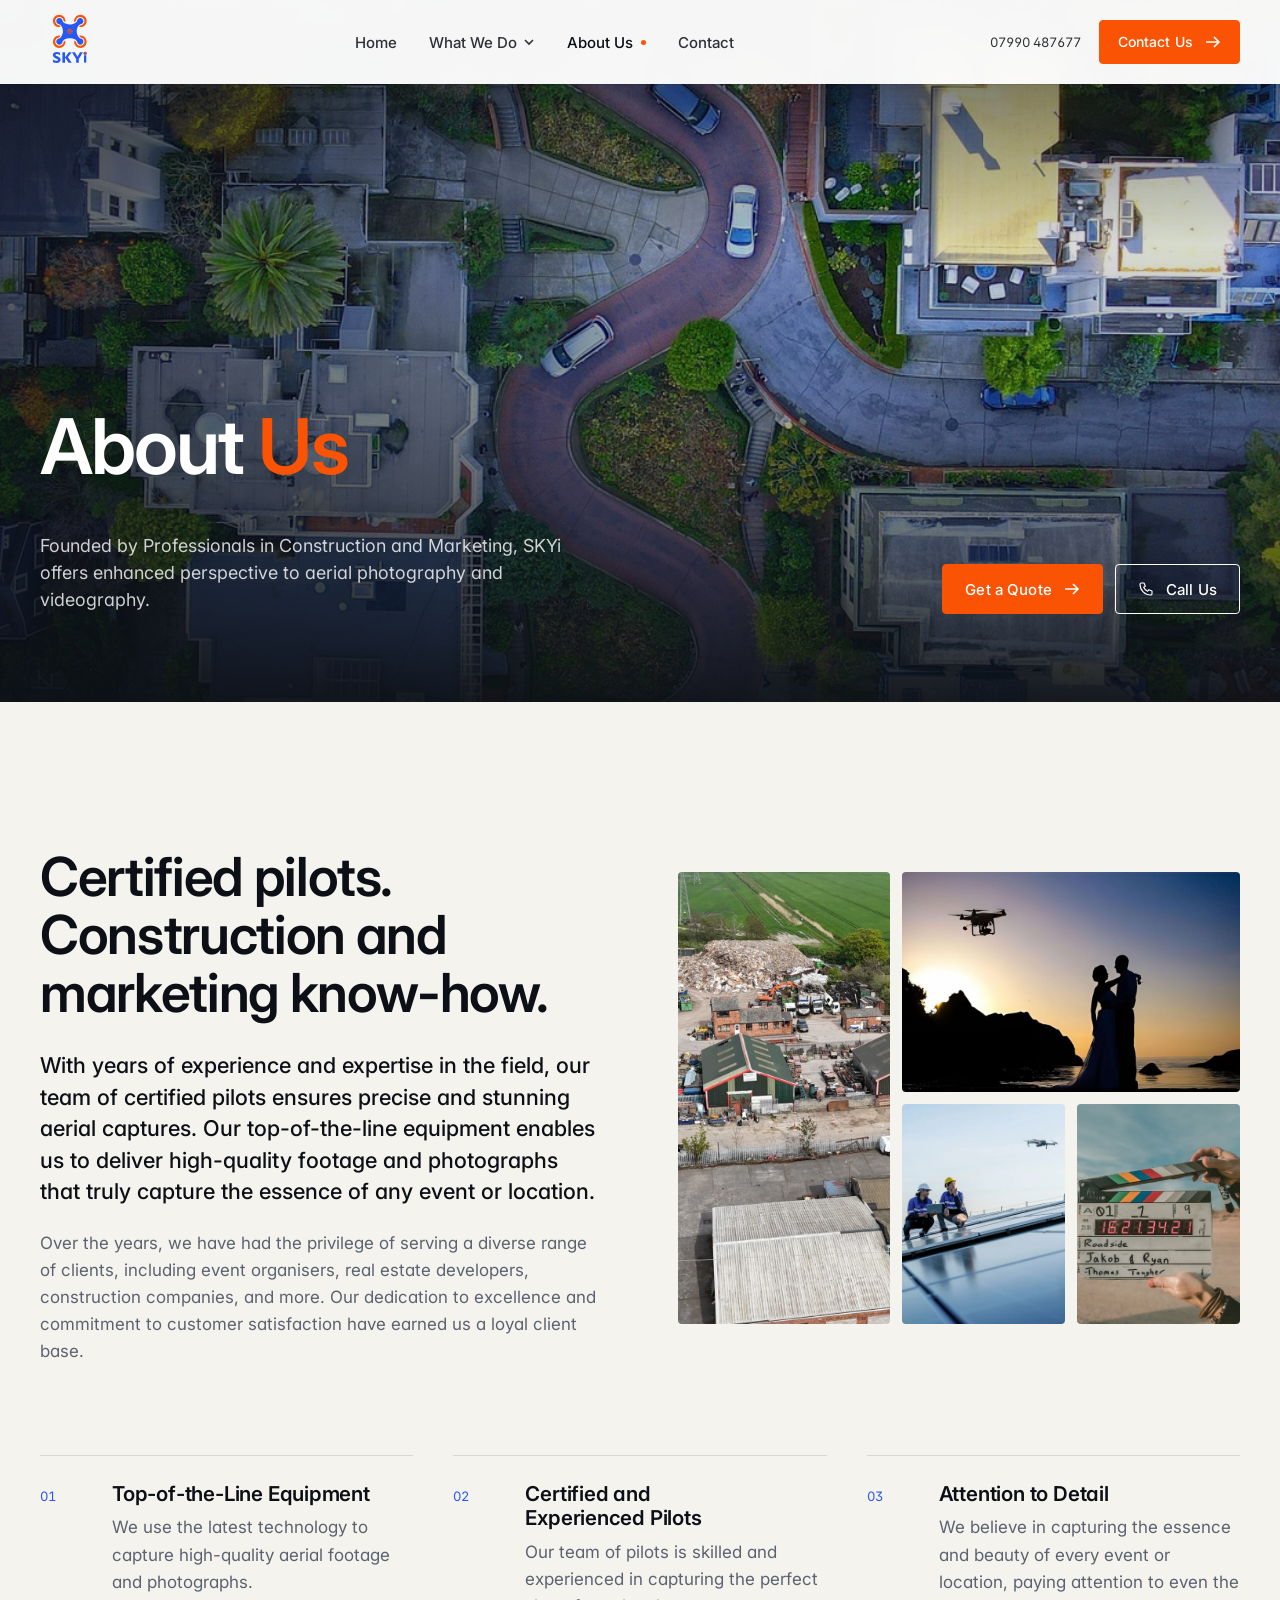
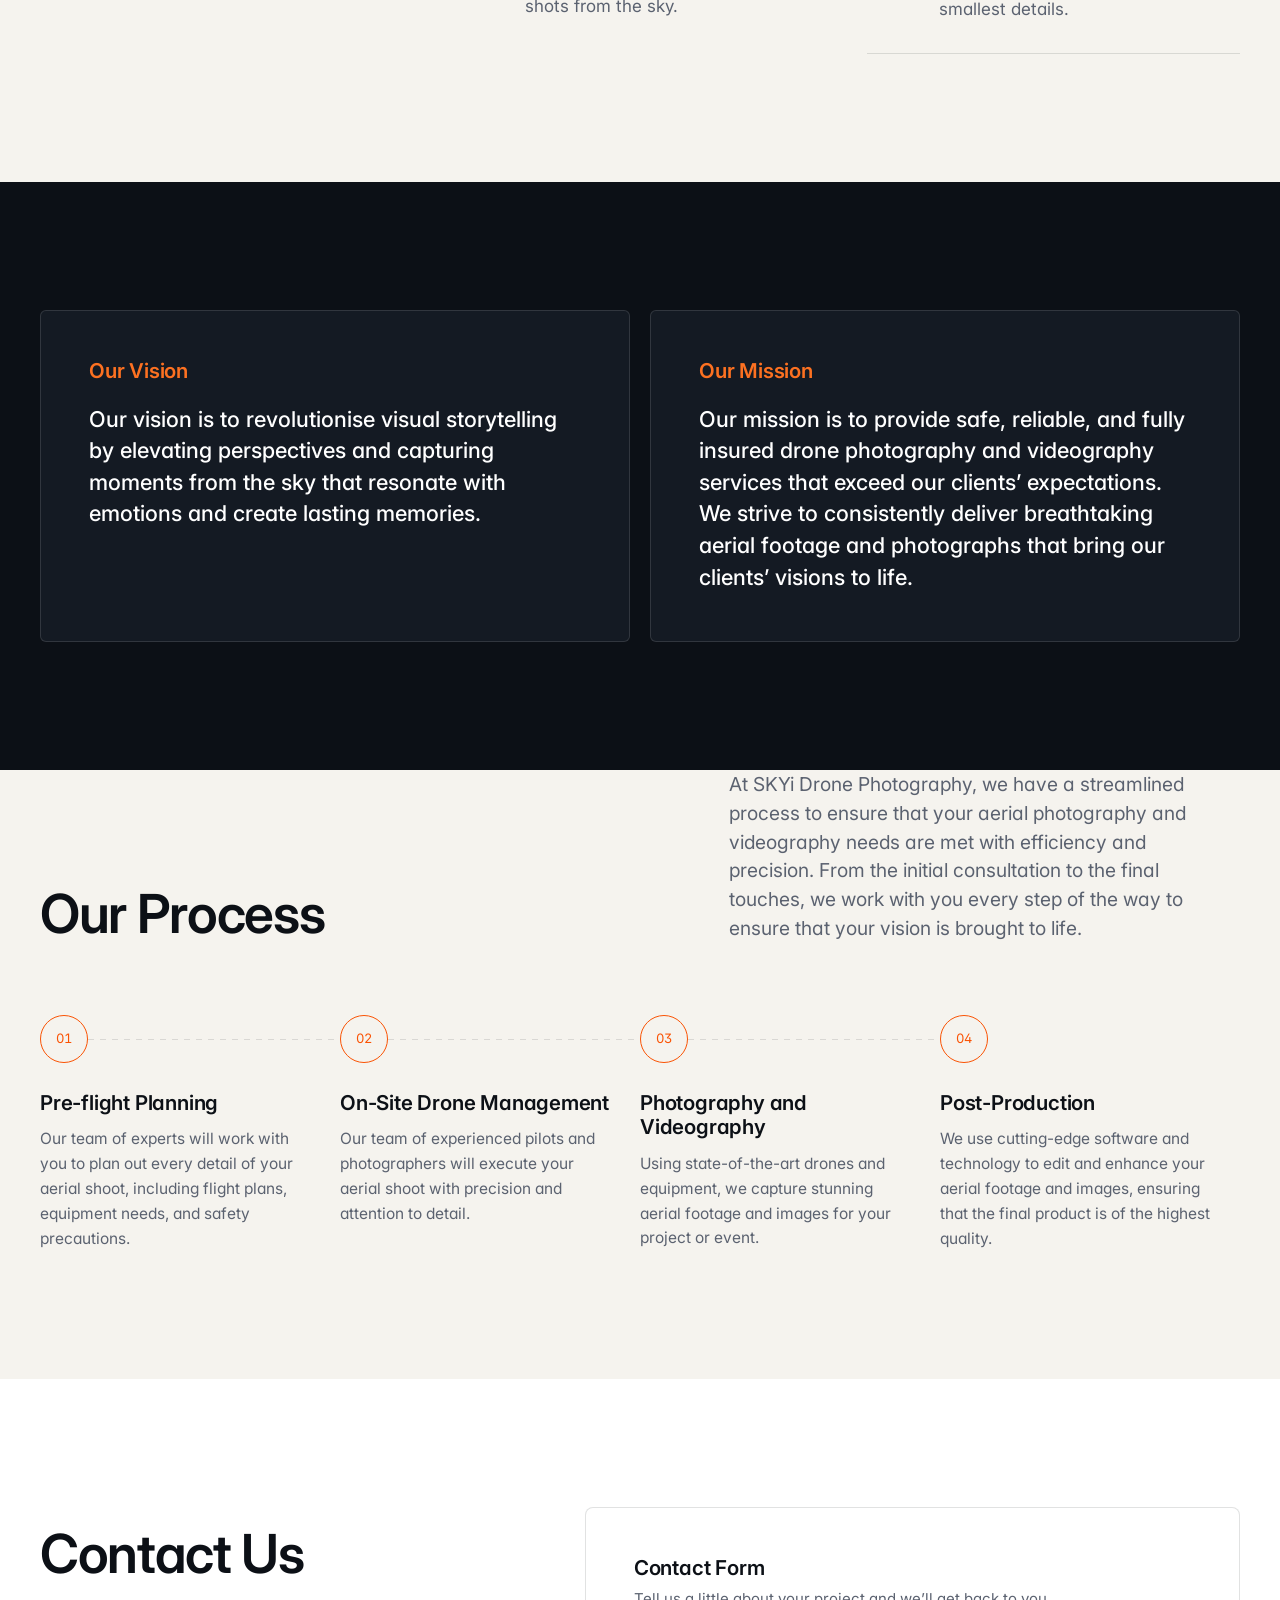
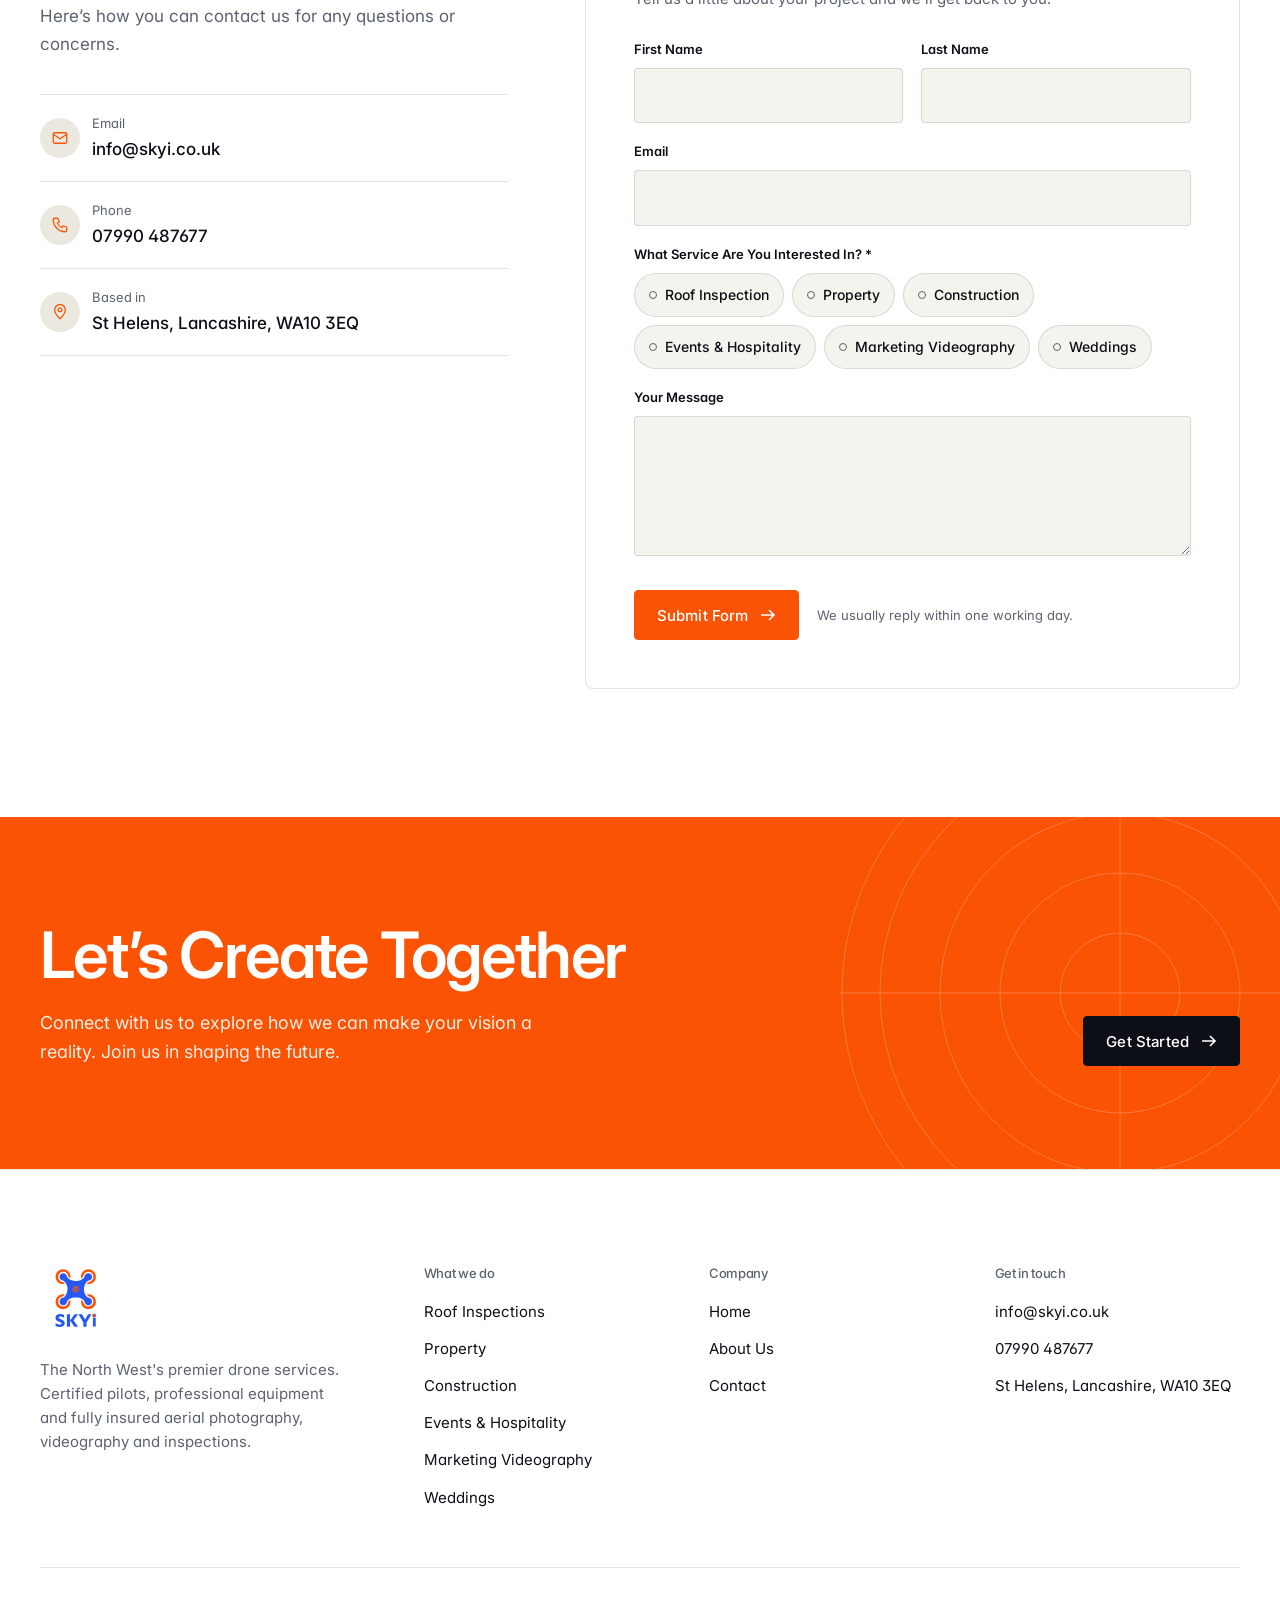
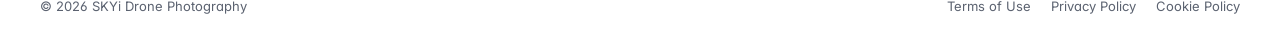
==== commit b9a15bd7: "Hero phone button: show 'Call Us' instead of the number Co-Authored-By: Claude Opus 5.5 <noreply@ant" ====
--- a/about-us-drone-photography/index.html
+++ b/about-us-drone-photography/index.html
@@ -50,7 +50,7 @@
       <p>Founded by Professionals in Construction and Marketing, SKYi offers enhanced perspective to aerial photography and videography.</p>
       <div class="hero-actions">
         <a class="btn" href="#contact">Get a Quote <svg viewBox="0 0 16 16" fill="none" aria-hidden="true"><path d="M1 8h13M9 3l5 5-5 5" stroke="currentColor" stroke-width="1.6"/></svg></a>
-        <a class="btn ghost" href="tel:+447990487677">07990 487677</a>
+        <a class="btn ghost" href="tel:+447990487677" aria-label="Call us on 07990 487677"><svg viewBox="0 0 24 24" fill="none" aria-hidden="true"><path d="M5 3h4l2 5-2.5 1.5a11 11 0 0 0 6 6L16 13l5 2v4a2 2 0 0 1-2 2A16 16 0 0 1 3 5a2 2 0 0 1 2-2" stroke="currentColor" stroke-width="1.7" stroke-linejoin="round"/></svg> Call Us</a>
       </div>
     </div>
   </div>
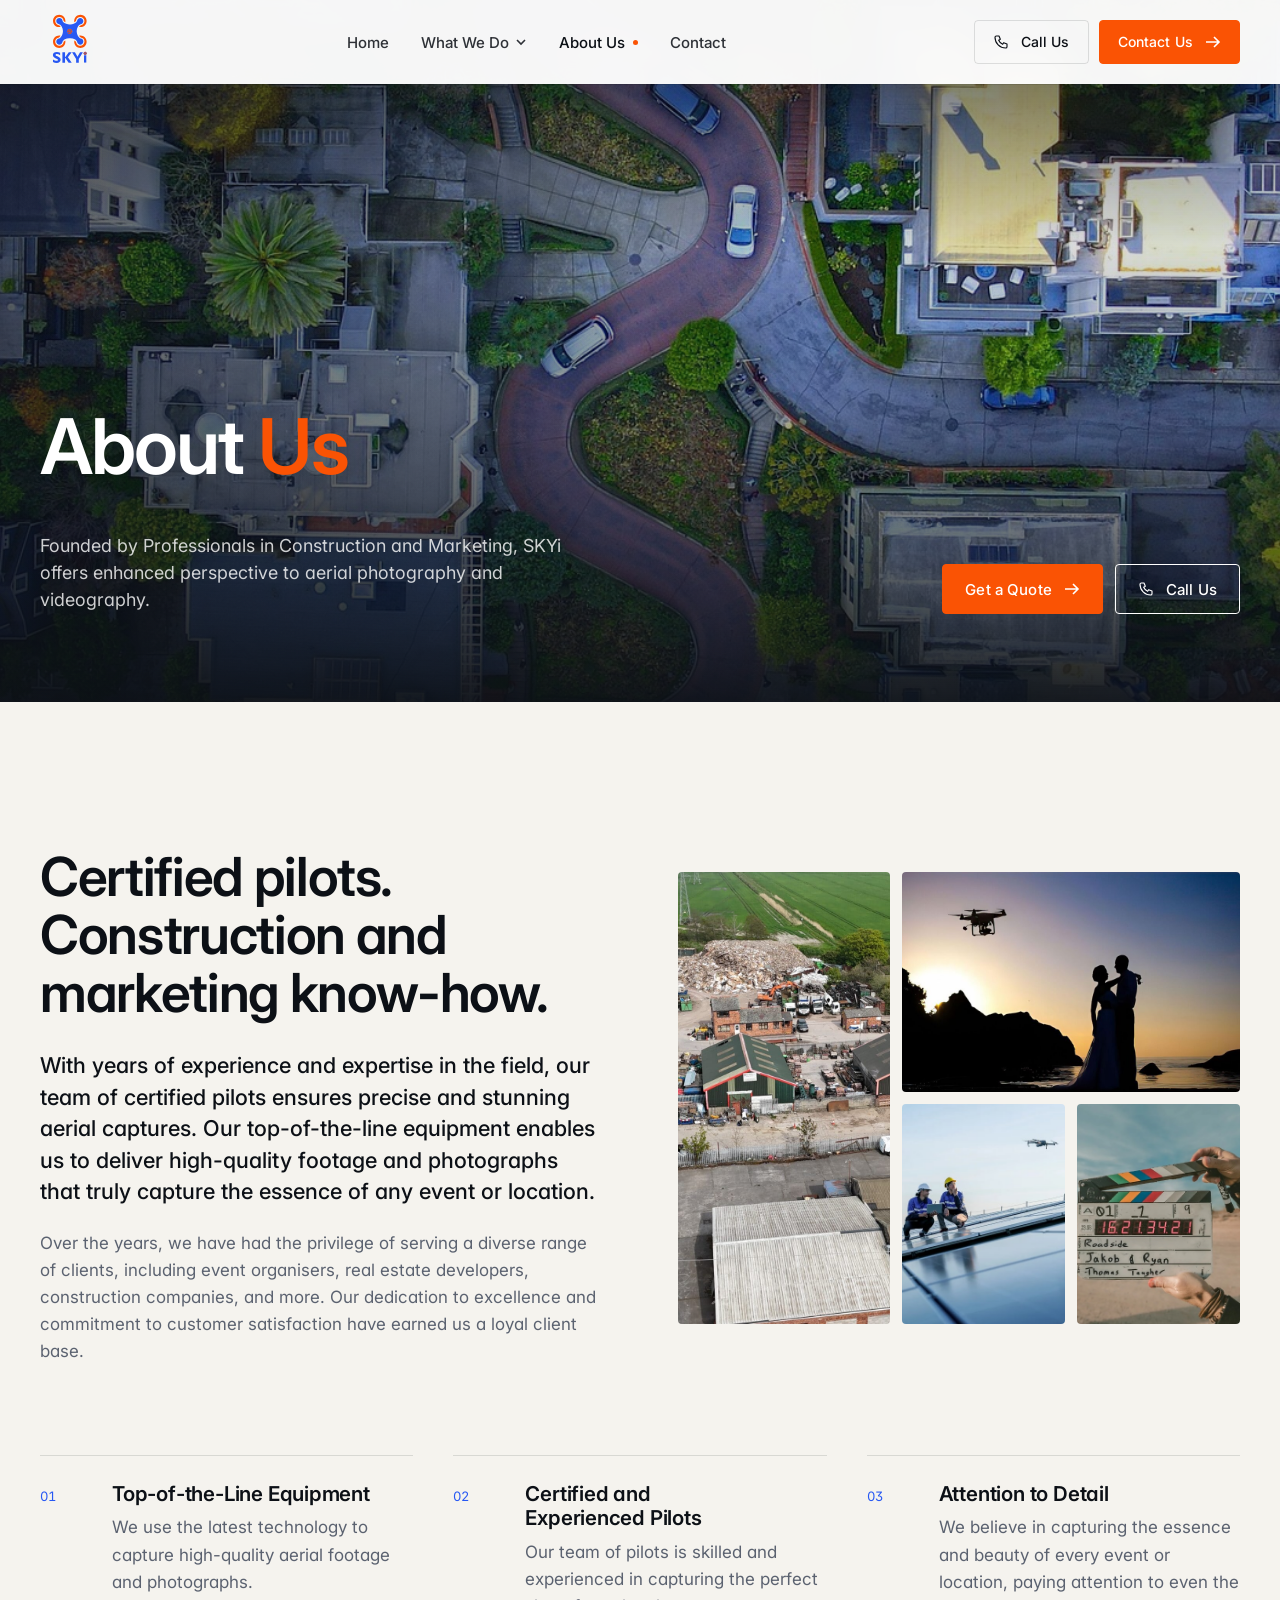
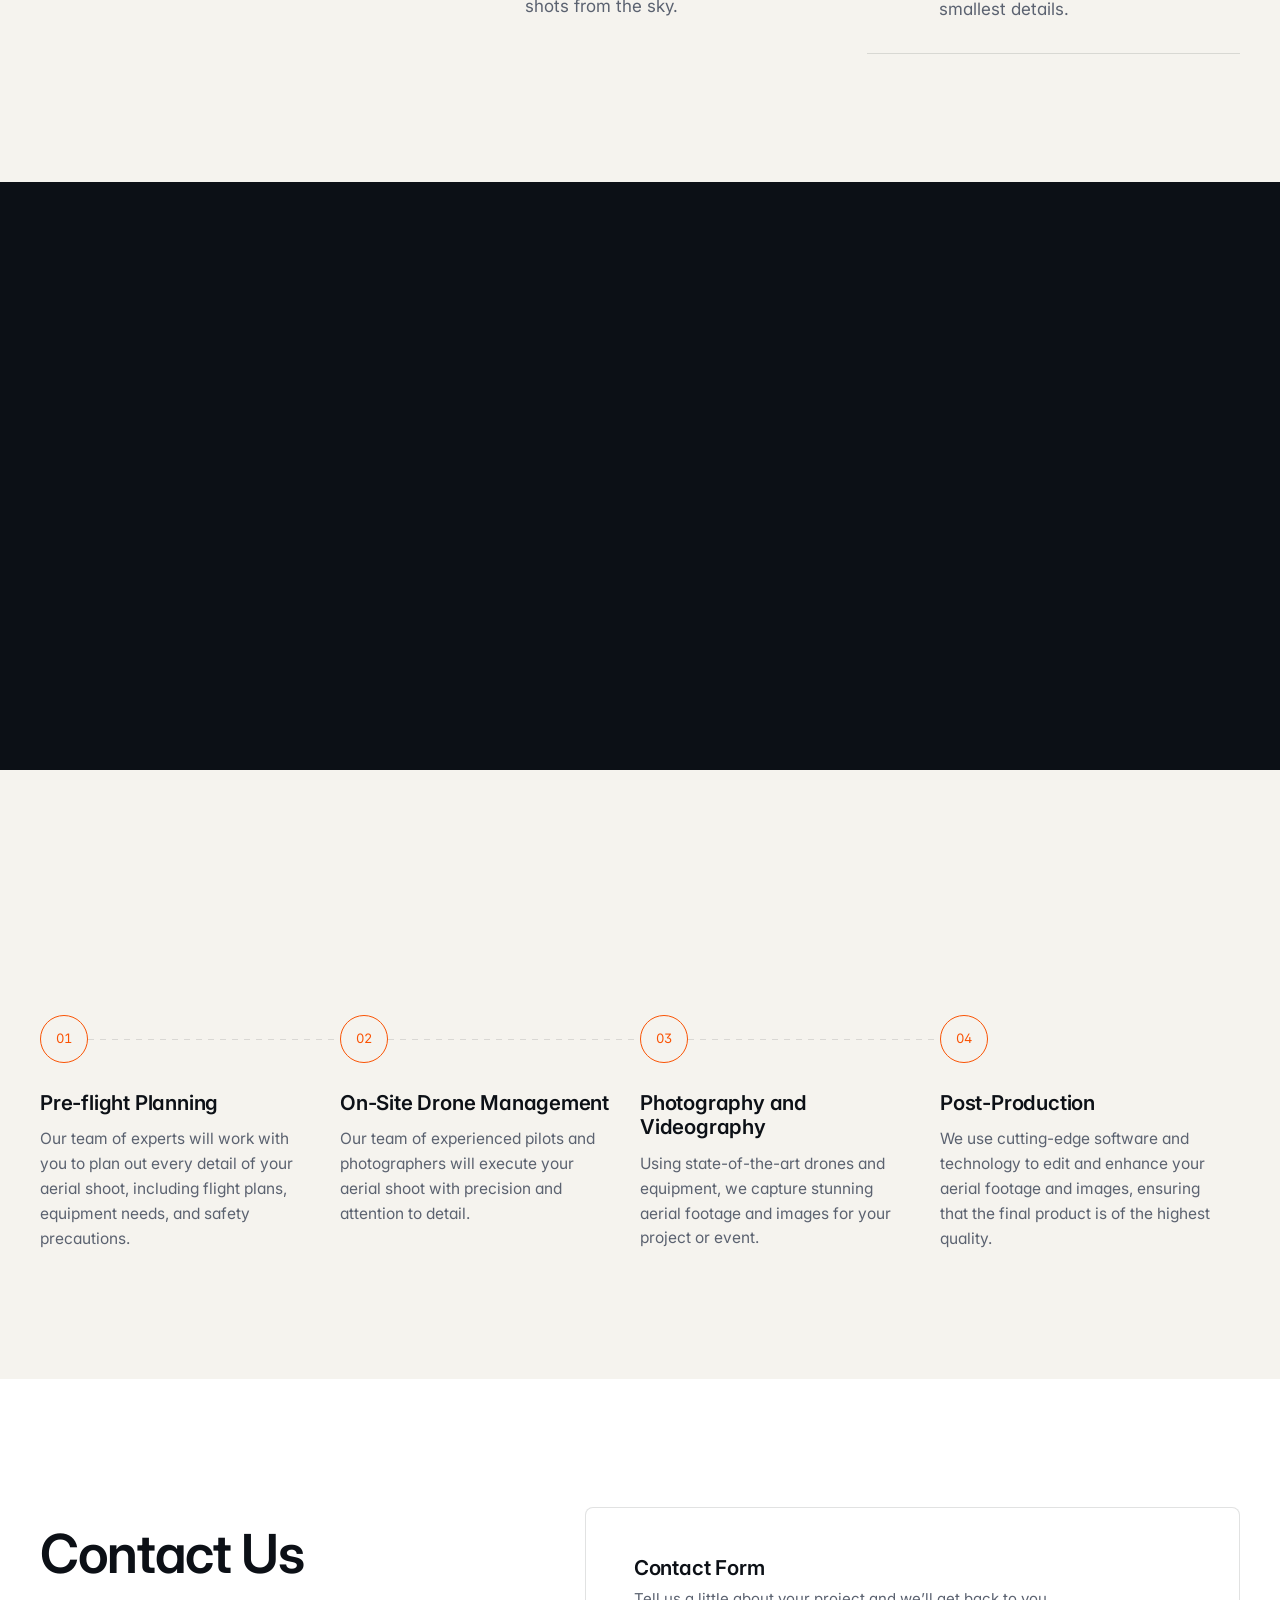
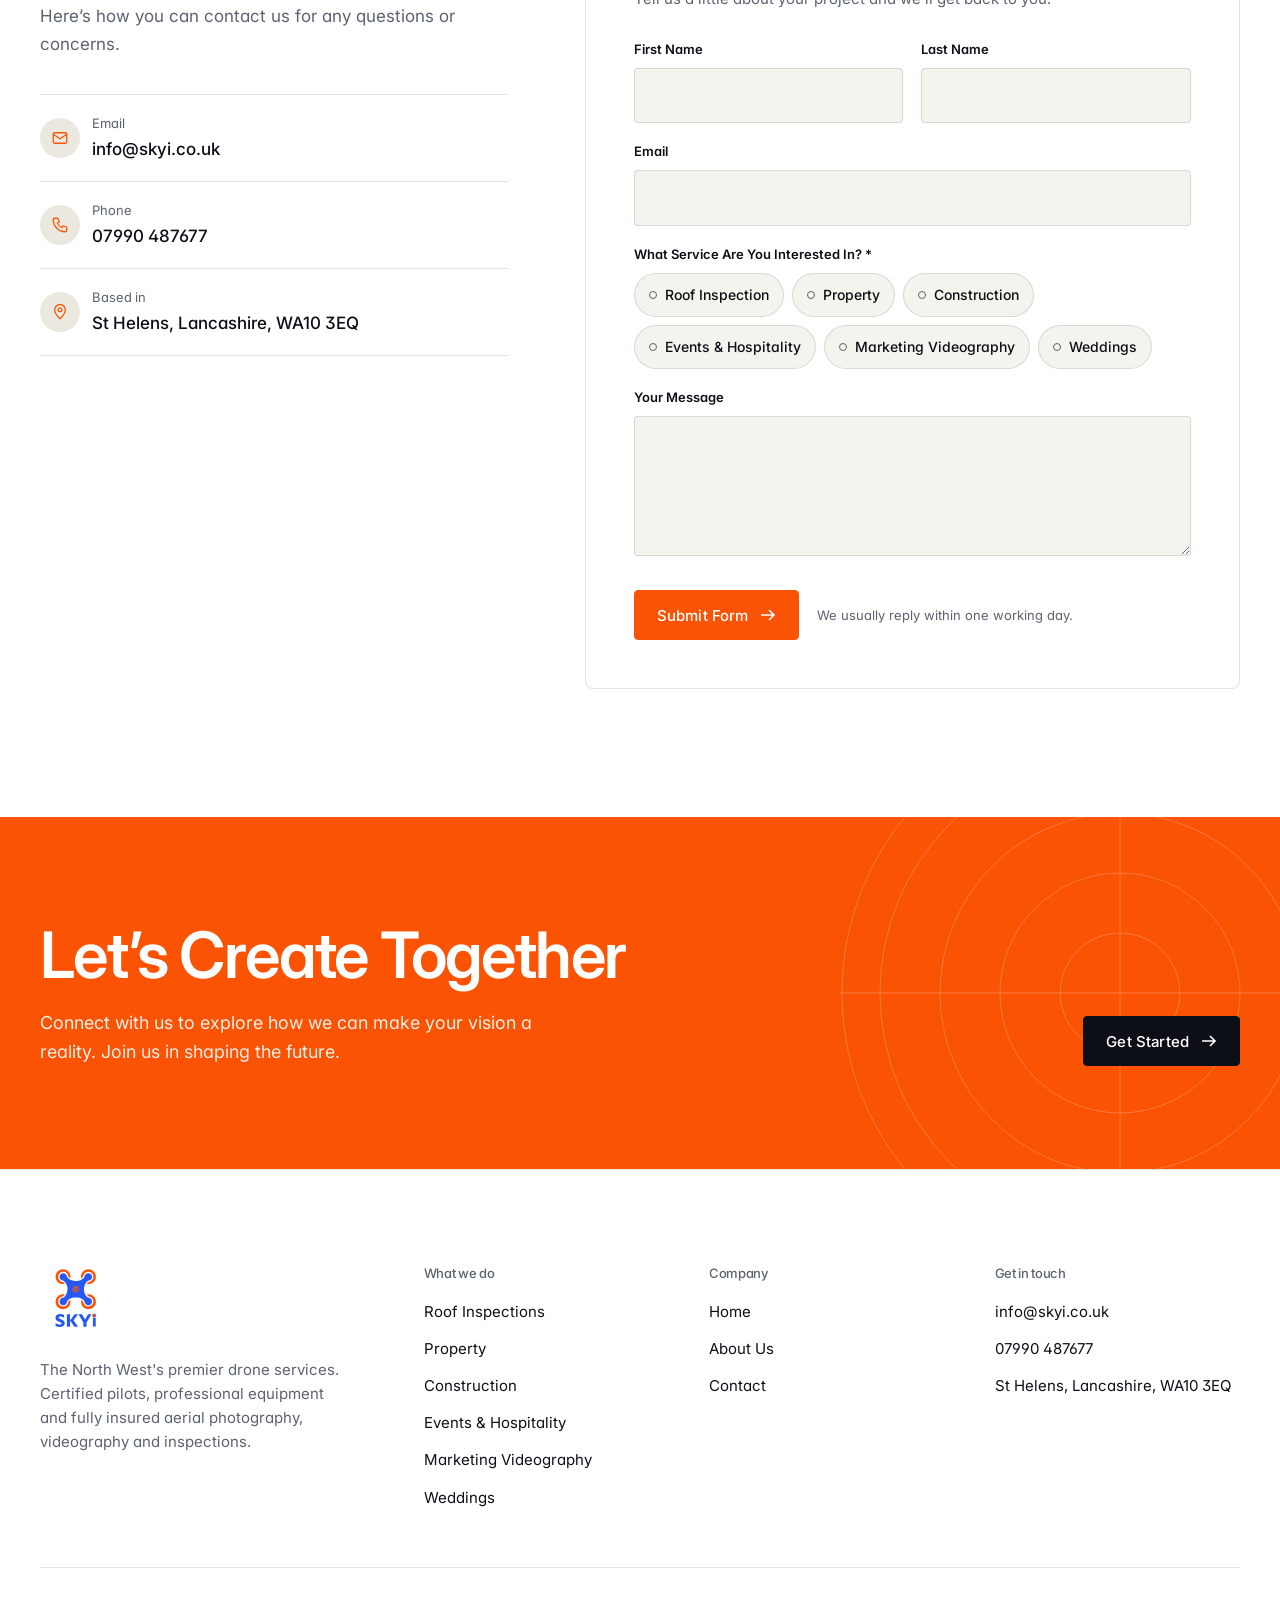
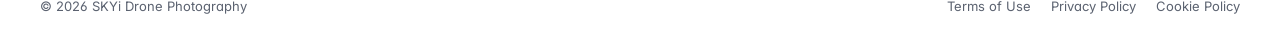
==== commit 062765e0: "Header: replace phone number with a Call Us button Co-Authored-By: Claude Opus 5.5 <noreply@anthropi" ====
--- a/about-us-drone-photography/index.html
+++ b/about-us-drone-photography/index.html
@@ -34,7 +34,7 @@
       </div>
     </nav>
     <div class="header-cta">
-      <a class="phone" href="tel:+447990487677">07990 487677</a>
+      <a class="btn ghost" href="tel:+447990487677" aria-label="Call us on 07990 487677"><svg viewBox="0 0 24 24" fill="none" aria-hidden="true"><path d="M5 3h4l2 5-2.5 1.5a11 11 0 0 0 6 6L16 13l5 2v4a2 2 0 0 1-2 2A16 16 0 0 1 3 5a2 2 0 0 1 2-2" stroke="currentColor" stroke-width="1.7" stroke-linejoin="round"/></svg> Call Us</a>
       <a class="btn" href="../aerial-drone-photgraphy-north-west/">Contact Us <svg viewBox="0 0 16 16" fill="none" aria-hidden="true"><path d="M1 8h13M9 3l5 5-5 5" stroke="currentColor" stroke-width="1.6"/></svg></a>
       <button class="menu-toggle" type="button" aria-expanded="false" aria-controls="site-nav"><span class="t-open">Menu</span><span class="t-close">Close</span><span class="bars" aria-hidden="true"><i></i><i></i></span></button>
     </div>
--- a/assets/site.css
+++ b/assets/site.css
@@ -244,7 +244,10 @@
   opacity: .85;
 }
 .header-cta .phone:hover { opacity: 1; }
+.header-cta { gap: 10px; }
 .header-cta .btn { padding: 13px 18px; font-size: 14px; }
+.header-cta .btn.ghost { border-color: var(--line); }
+.header-cta .btn.ghost:hover { border-color: var(--ink); }
 
 .menu-toggle {
   display: none;
@@ -271,9 +274,6 @@
 .drop-panel .thumb { display: none; }
 .nav .mobile-cta { display: none; }
 
-@media (max-width: 1080px) {
-  .header-cta .phone { display: none; }
-}
 
 @media (max-width: 920px) {
   /* backdrop-filter would trap the fixed menu inside the header box */
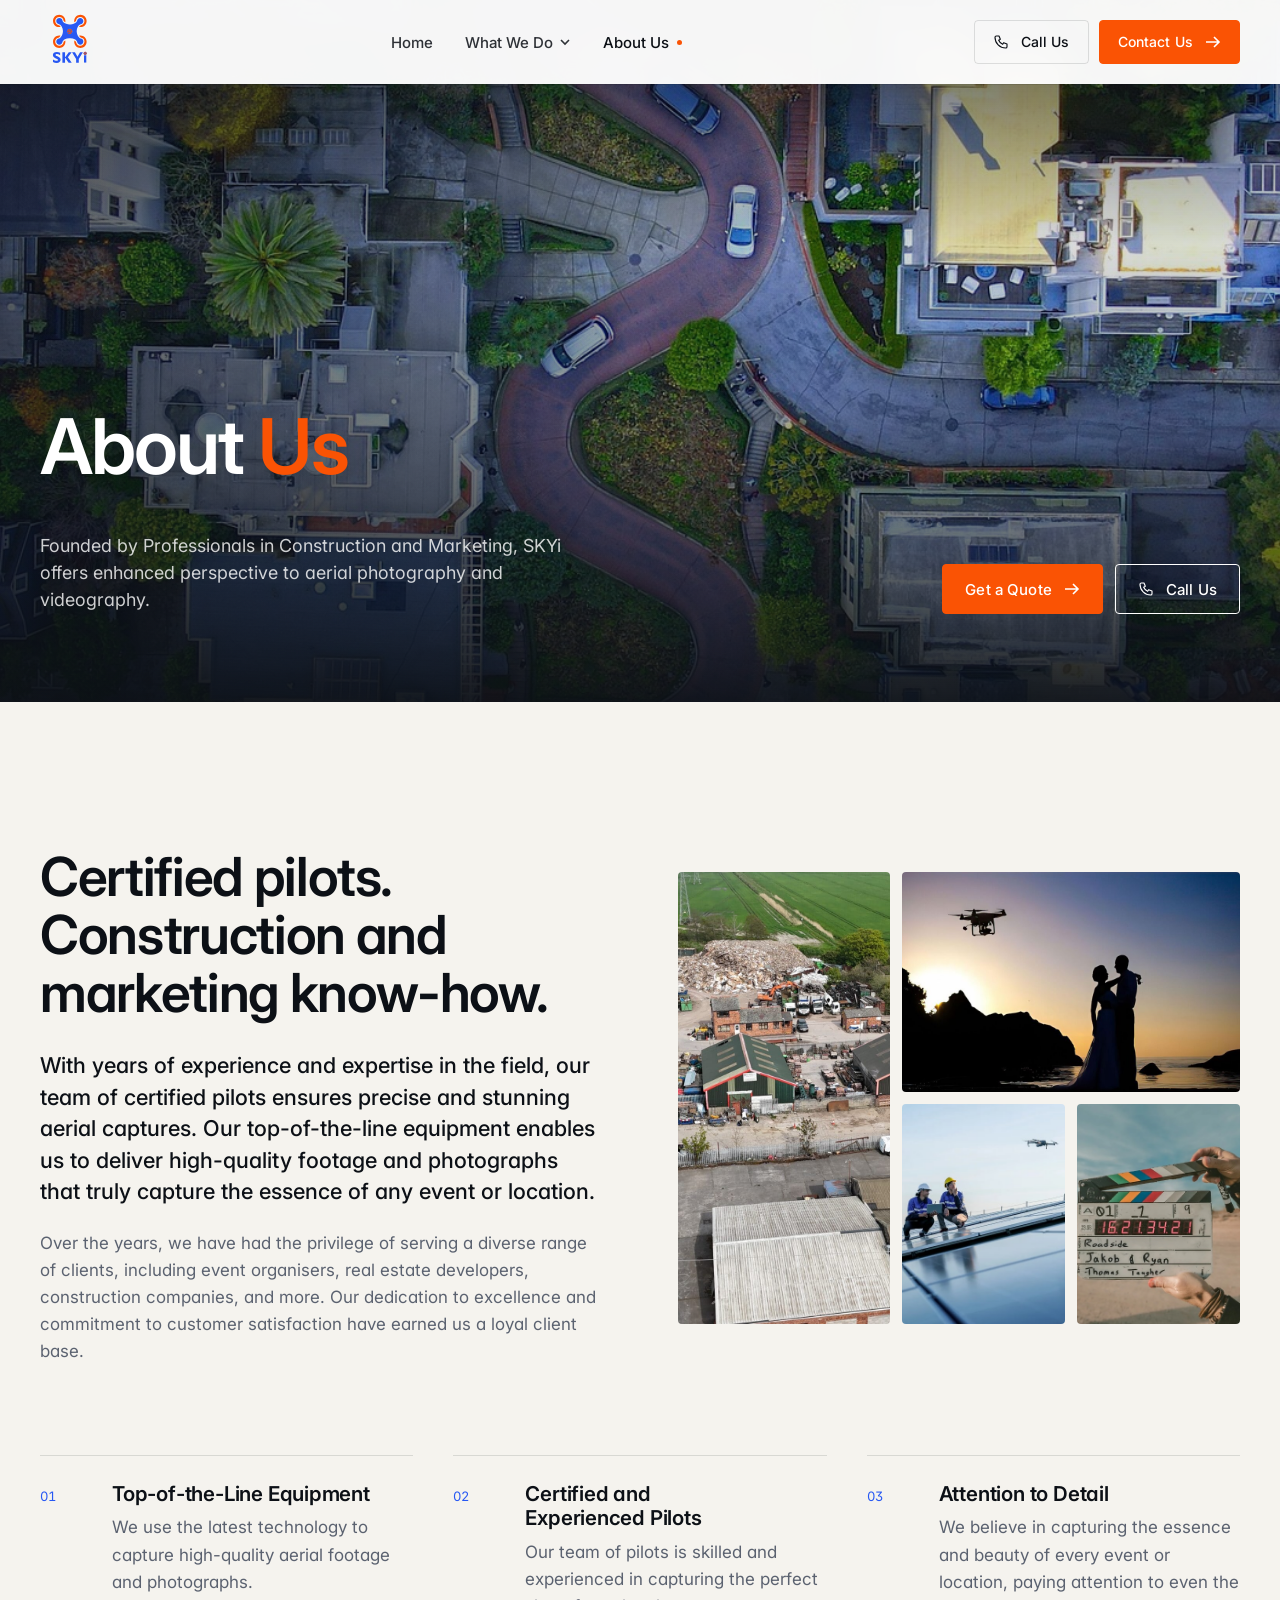
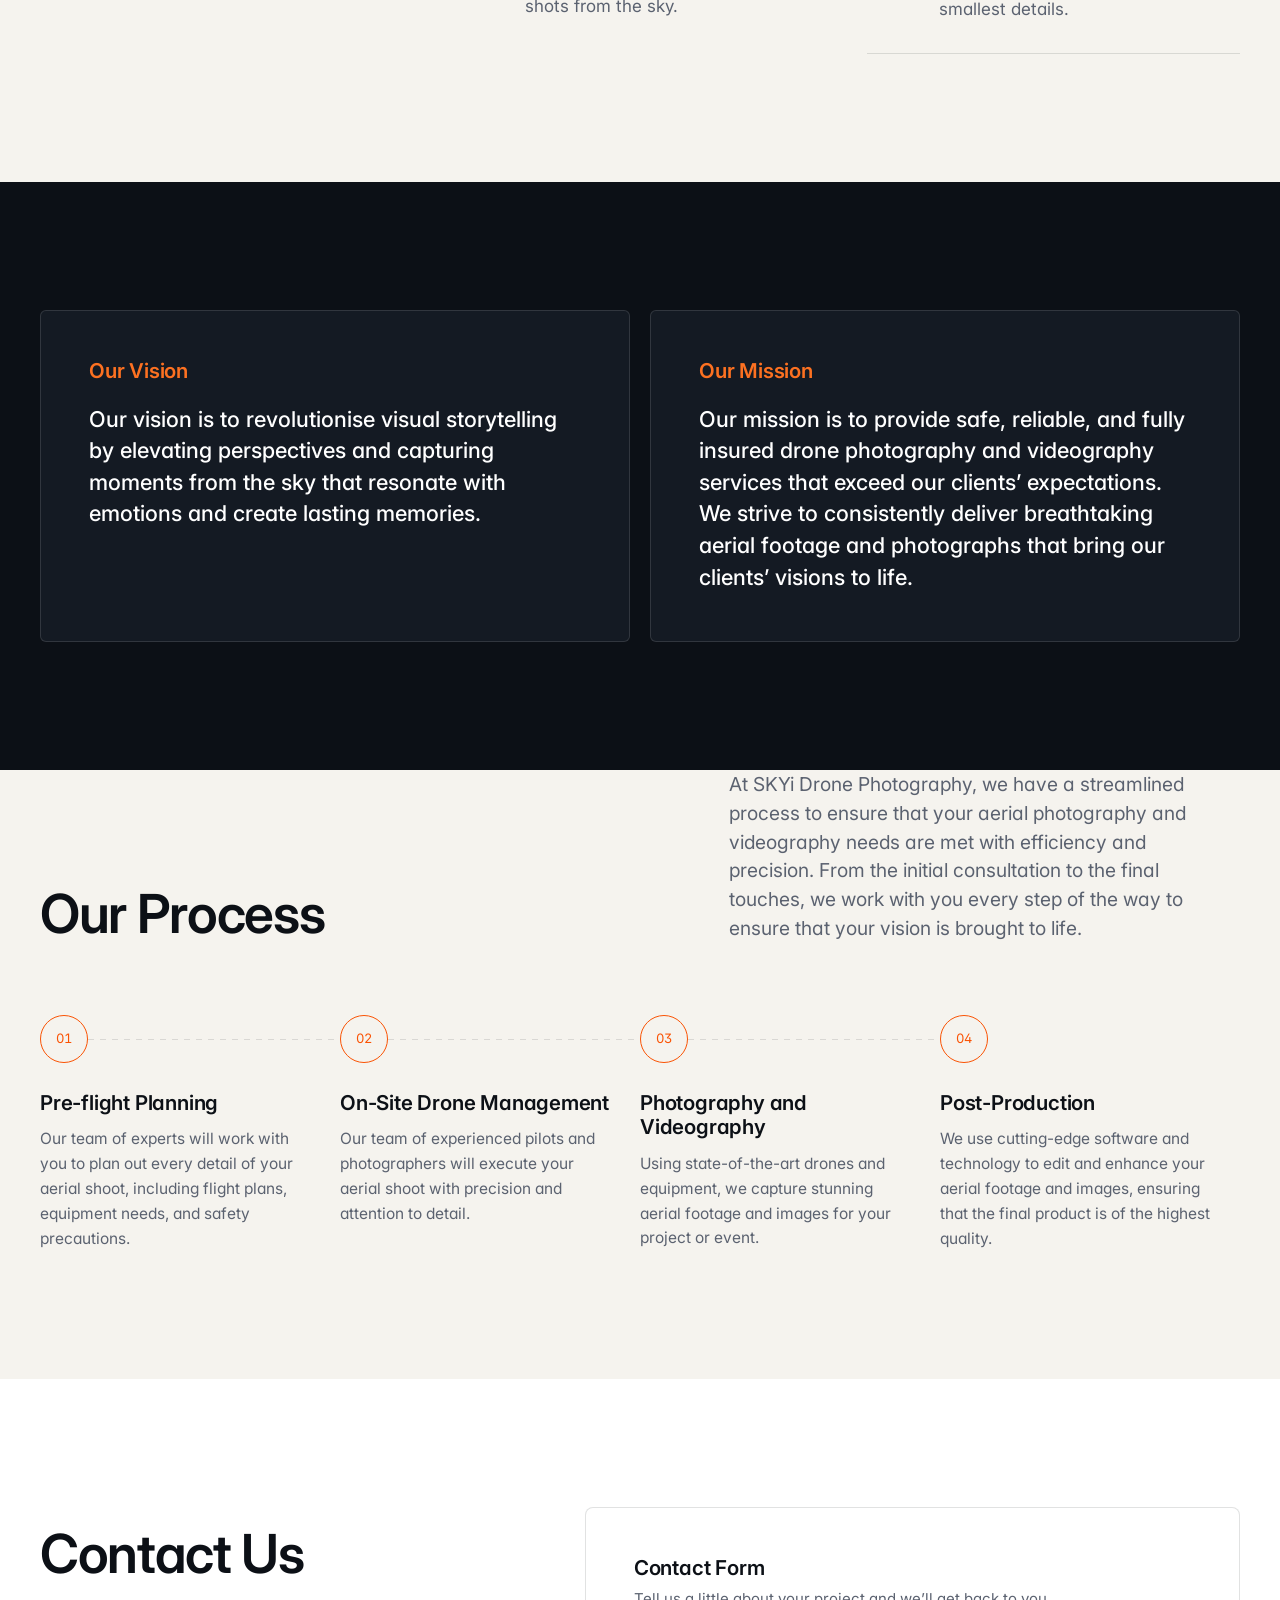
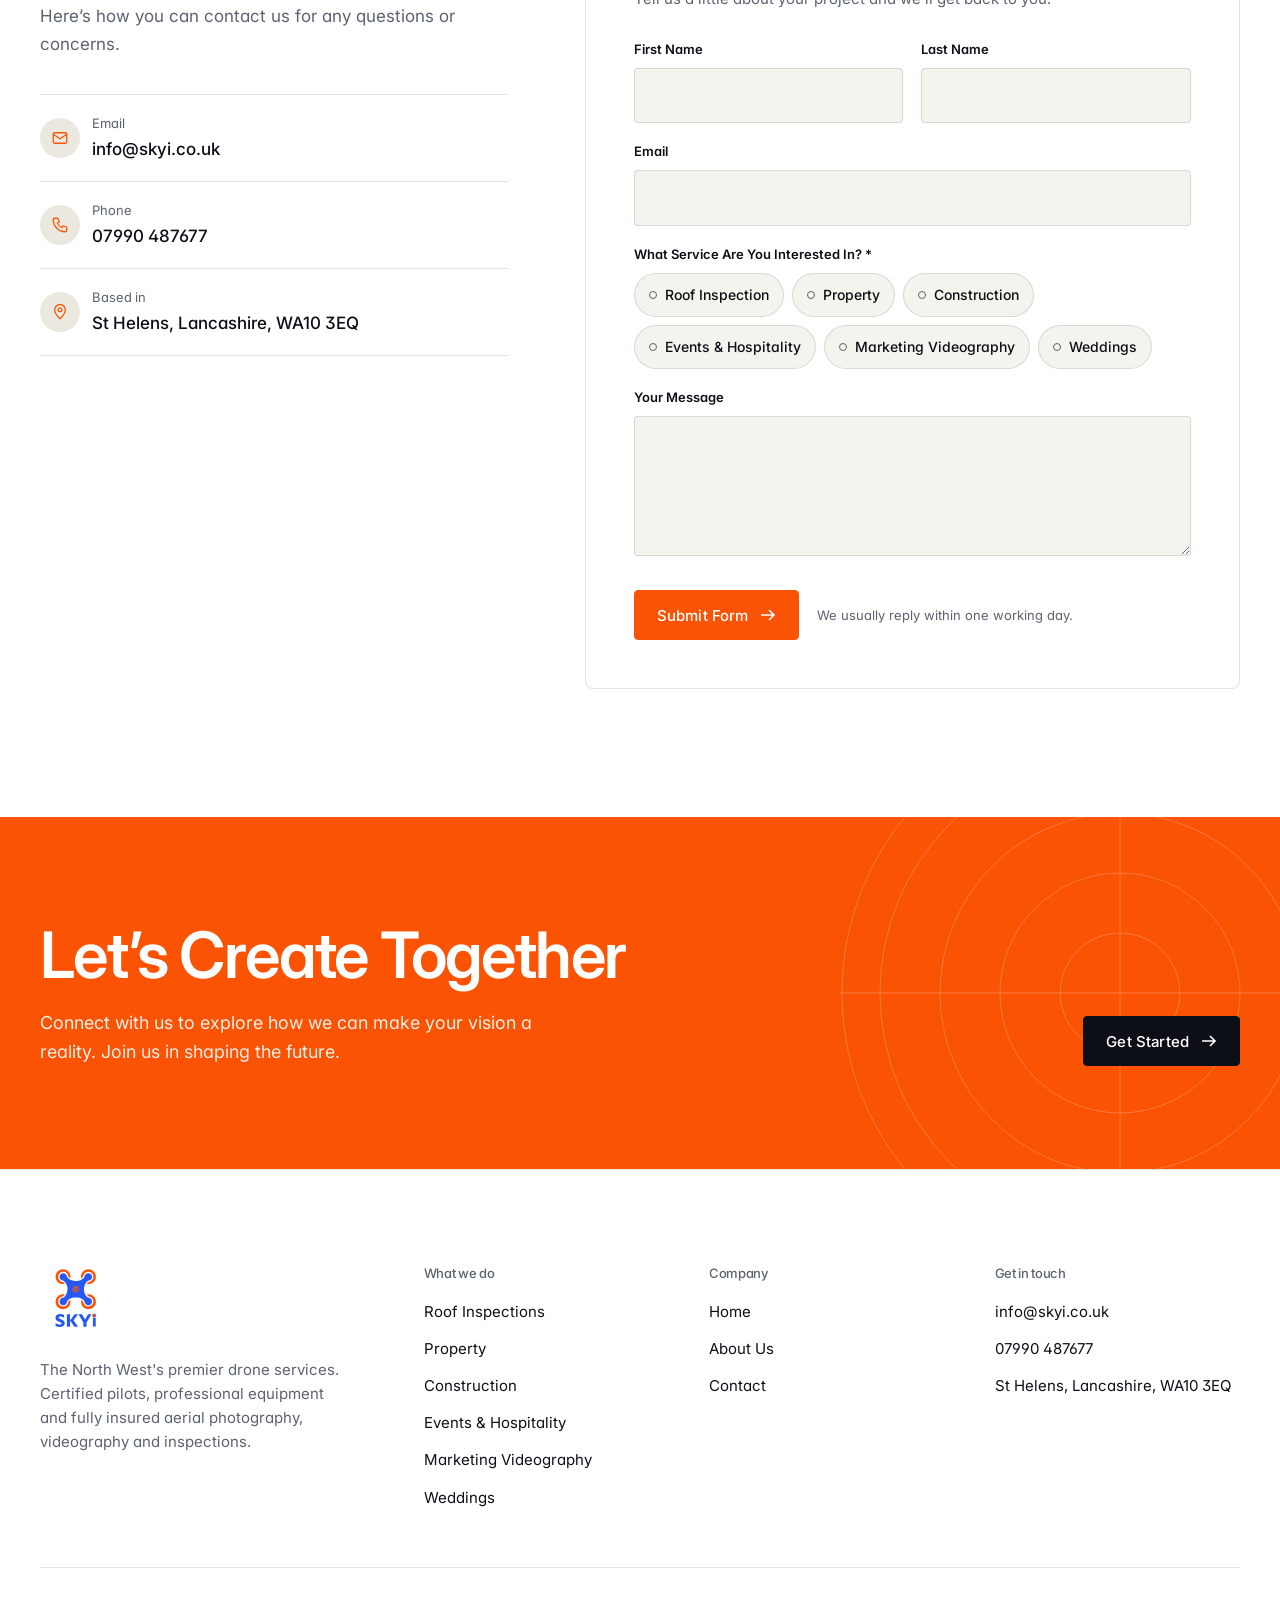
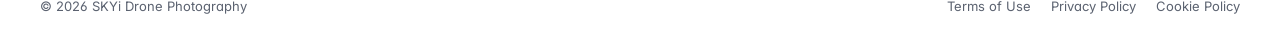
==== commit 41283ffb: "Remove Contact link from desktop nav (Contact Us button covers it) Co-Authored-By: Claude Opus 5.5 <" ====
--- a/about-us-drone-photography/index.html
+++ b/about-us-drone-photography/index.html
@@ -26,7 +26,7 @@
         <div class="drop-panel"><a href="../roof-inspections/"><span class="n">01</span><img class="thumb" src="../assets/img/roof.jpg" alt="" loading="lazy"><strong>Roof Inspections</strong><small>Safe, fast aerial roof assessments with full reporting.</small></a><a href="../property-drone-services/"><span class="n">02</span><img class="thumb" src="../assets/img/property.jpg" alt="" loading="lazy"><strong>Property</strong><small>Inspections, aerial photography and walkthrough video.</small></a><a href="../drone-construction-survey/"><span class="n">03</span><img class="thumb" src="../assets/img/construction.jpg" alt="" loading="lazy"><strong>Construction</strong><small>Surveys, mapping and progress monitoring on site.</small></a><a href="../events-hospitality/"><span class="n">04</span><img class="thumb" src="../assets/img/events.jpg" alt="" loading="lazy"><strong>Events &amp; Hospitality</strong><small>Aerial event coverage and venue showcases.</small></a><a href="../drone-filming-videography-north-west/"><span class="n">05</span><img class="thumb" src="../assets/img/dji-site.jpg" alt="" loading="lazy"><strong>Marketing Videography</strong><small>Brand films and aerial content that sells.</small></a><a href="../weddings/"><span class="n">06</span><img class="thumb" src="../assets/img/wedding-champagne.jpg" alt="" loading="lazy"><strong>Weddings</strong><small>Cinematic aerial films of your special day.</small></a></div>
       </div>
       <a href="../about-us-drone-photography/" aria-current="page">About Us</a>
-      <a href="../aerial-drone-photgraphy-north-west/">Contact</a>
+      <a class="nav-contact" href="../aerial-drone-photgraphy-north-west/">Contact</a>
       <div class="mobile-cta">
         <a class="btn" href="../aerial-drone-photgraphy-north-west/">Get a Quote <svg viewBox="0 0 16 16" fill="none" aria-hidden="true"><path d="M1 8h13M9 3l5 5-5 5" stroke="currentColor" stroke-width="1.6"/></svg></a>
         <a class="btn ghost" href="tel:+447990487677">Call us</a>
--- a/assets/site.css
+++ b/assets/site.css
@@ -272,6 +272,8 @@
 .menu-open .menu-toggle .t-close { display: inline; }
 
 .drop-panel .thumb { display: none; }
+/* Desktop has the Contact Us button; keep the link only in the mobile menu */
+@media (min-width: 921px) { .nav .nav-contact { display: none; } }
 .nav .mobile-cta { display: none; }
 
 
